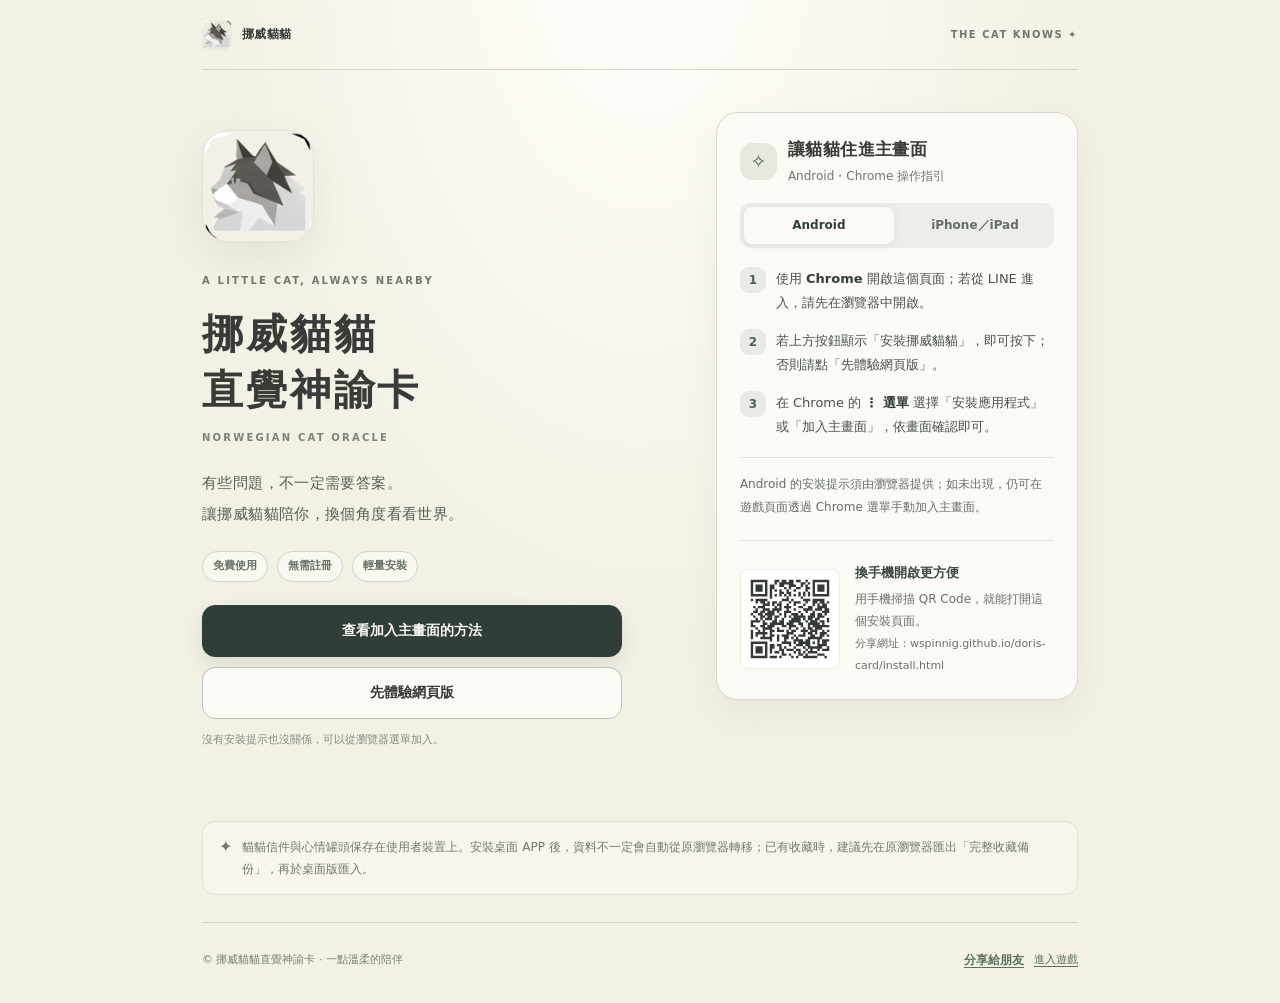
==== install.html @ 8585be38 "Add files via upload" ====
<!doctype html>
<html lang="zh-Hant">
<head>
<meta charset="utf-8">
<meta name="viewport" content="width=device-width, initial-scale=1, viewport-fit=cover">
<meta name="theme-color" content="#F3F1E4">
<meta name="description" content="把挪威貓貓放進手機主畫面。免費、不需註冊，一個輕量的陪伴入口。">
<meta property="og:type" content="website">
<meta property="og:locale" content="zh_TW">
<meta property="og:title" content="挪威貓貓直覺神諭卡｜把貓貓帶回桌面">
<meta property="og:description" content="有些問題，不一定需要答案。讓挪威貓貓陪你換個角度看看世界。開啟就能體驗，也能加入手機主畫面。">
<meta property="og:url" content="https://wspinnig.github.io/doris-card/install.html">
<meta property="og:image" content="https://wspinnig.github.io/doris-card/assets/icons/icon-512.png">
<meta property="og:image:width" content="512">
<meta property="og:image:height" content="512">
<meta name="apple-mobile-web-app-capable" content="yes">
<meta name="apple-mobile-web-app-status-bar-style" content="default">
<meta name="apple-mobile-web-app-title" content="挪威貓貓">
<link rel="manifest" href="./manifest.webmanifest">
<link rel="icon" type="image/png" sizes="192x192" href="./assets/icons/icon-192.png">
<link rel="apple-touch-icon" sizes="180x180" href="./assets/icons/apple-touch-icon.png">
<title>挪威貓貓直覺神諭卡｜安裝到手機主畫面</title>
<script>
  // Capture installability early. Never show a browser prompt without a deliberate tap.
  window.__catInstallPrompt = null;
  window.addEventListener('beforeinstallprompt', event => {
    event.preventDefault();
    window.__catInstallPrompt = event;
    window.dispatchEvent(new Event('cat-install-ready'));
  });
</script>
<style>
:root {color-scheme:light;--ink:#383b37;--paper:#f3f1e4;--white:#fbfaf4;--muted:#71776d;--border:#d7d5c8;--ash:#e8e7de;--accent:#303e38;--link:#53695c}
*{box-sizing:border-box}
html{min-height:100%;-webkit-text-size-adjust:100%;scroll-behavior:smooth}
body{min-height:100dvh;margin:0;color:var(--ink);font-family:system-ui,-apple-system,"Noto Sans TC","PingFang TC","Microsoft JhengHei",sans-serif;background:radial-gradient(ellipse at 50% -9%,#fffefa 0,transparent 48%),var(--paper);line-height:1.72}
button,a{font:inherit;-webkit-tap-highlight-color:transparent}
button{cursor:pointer}
:focus-visible{outline:3px solid #768577;outline-offset:3px}
.page{max-width:920px;margin:0 auto;padding:0 22px}
.top{display:flex;align-items:center;justify-content:space-between;gap:10px;min-height:70px;border-bottom:1px solid var(--border)}
.brand{display:flex;align-items:center;gap:10px;font-size:12px;font-weight:750;letter-spacing:.035em;color:var(--ink);text-decoration:none}
.brand-icon{width:30px;height:30px;object-fit:contain;border-radius:8px;background:#ece9df}
.top-caption{font-size:10px;letter-spacing:.15em;color:var(--muted);font-weight:700;white-space:nowrap}
.content{display:grid;grid-template-columns:minmax(0,1.15fr) minmax(260px,.85fr);align-items:start;gap:24px;padding-top:42px;padding-bottom:25px}
.hero{padding:18px 16px 18px 0;min-width:0}
.eyebrow{font-size:10px;font-weight:750;letter-spacing:.22em;color:var(--muted)}
.app-icon{width:112px;height:112px;display:grid;place-items:center;background:#f2f0e8;border:1px solid #e5e2d6;border-radius:26px;margin:0 0 23px;overflow:hidden;box-shadow:0 15px 40px #4e554017}
.app-icon img{width:100%;height:100%;object-fit:contain}
.app-icon .fallback{font-size:59px;display:none;filter:grayscale(1)}
h1,h2,p{margin-top:0}
h1{font-family:"Noto Serif TC", "Songti TC", "PMingLiU", Georgia,serif;font-size:clamp(29px,3.7vw,41px);font-weight:700;line-height:1.38;letter-spacing:.07em;margin:13px 0 10px}
.en{color:#7e827a;letter-spacing:.22em;font-size:10px;font-weight:700;margin-bottom:22px}
.lead{font-size:15px;line-height:2.05;letter-spacing:.025em;margin:0 0 22px;color:#586057;max-width:380px}
.pills{display:flex;gap:9px;flex-wrap:wrap;margin-bottom:23px}
.pill{font-size:11px;font-weight:650;padding:5px 10px;color:#667067;border:1px solid #d2d5cb;border-radius:99px;background:#f8f7f0}
.ctas{display:grid;gap:10px;max-width:420px}
.btn{display:inline-flex;align-items:center;justify-content:center;gap:9px;text-decoration:none;text-align:center;min-height:52px;padding:13px 17px;border-radius:13px;border:1px solid #b7c1b4;background:transparent;color:var(--ink);font-size:14px;font-weight:750;line-height:1.55;transition:transform .15s,filter .15s,background .15s}
.btn.primary{background:var(--accent);border-color:var(--accent);color:#f9f8f1;box-shadow:0 8px 20px #303e381d}
.btn:hover{filter:brightness(1.07)}.btn:active{transform:scale(.985)}
.btn.secondary{background:#fbfaf5}
.btn:disabled{opacity:.6;cursor:default}
.microcopy{font-size:11px;line-height:1.8;color:#858b81;margin:11px 0 0}
.guide{min-width:0;border:1px solid #d8d8ce;border-radius:22px;background:#fbfaf5;box-shadow:0 14px 34px #57624b12;padding:24px 23px 22px;margin-top:0}
.guide-head{display:flex;align-items:center;gap:11px;margin-bottom:17px}
.guide-symbol{display:grid;place-items:center;width:37px;height:37px;border-radius:12px;background:#e7e9df;color:#516556;font-size:19px;flex:none}
.guide h2{font-size:17px;line-height:1.5;letter-spacing:.025em;margin:0}
.guide .sub{color:var(--muted);font-size:12px;margin:3px 0 0}
.steps{padding:0;margin:0;list-style:none;display:grid;gap:14px}
.step{display:grid;grid-template-columns:26px 1fr;gap:10px;align-items:start;color:#49534a;font-size:13px;line-height:1.85}
.step-num{display:grid;place-items:center;background:#e8ebe3;border-radius:9px;color:#4d6454;min-height:26px;font-size:12px;font-weight:800}
.step strong{color:#323d36;font-weight:750}
.guide-note{font-size:12px;color:#667066;line-height:1.9;border-top:1px solid #e1e2d8;margin:18px 0 0;padding:15px 0 0}
.platform-switch{display:flex;gap:6px;padding:4px;margin:0 0 19px;border-radius:11px;background:#eceee7}
.platform-switch button{flex:1;min-width:0;display:block;border:0;border-radius:8px;background:transparent;color:#646e64;padding:8px 8px;font-size:12px;font-weight:750}
.platform-switch button[aria-pressed="true"]{background:#fbfaf5;color:#334039;box-shadow:0 1px 7px #53604c1a}
.alert{display:none;border:1px solid #cfdbca;background:#f1f5ee;border-radius:13px;padding:12px 13px;font-size:12px;line-height:1.8;color:#516250;margin:16px 0 0}
.alert.is-visible{display:block}
.alert strong{display:block;font-size:12px;margin-bottom:3px}
.alert button{padding:3px 0;margin-top:6px;border:0;background:none;font-weight:750;text-decoration:underline;text-underline-offset:3px;color:#365544}
.disclaimer{display:flex;align-items:flex-start;gap:10px;padding:14px 16px;margin:28px 0 0;border:1px solid #e2dfd3;border-radius:13px;background:#f8f6ec;font-size:12px;line-height:1.85;color:#74796d}
.disclaimer .icon{font-size:16px;line-height:1.4;flex:none}
.divider{height:1px;background:var(--border);margin:27px 0 22px}
.bottom{display:flex;align-items:center;justify-content:space-between;gap:12px;flex-wrap:wrap;padding:0 0 27px;color:#7b8176;font-size:11px}
.bottom a{color:#596b5c;text-underline-offset:3px}
.share-row{display:flex;align-items:center;gap:8px}
.text-button{background:none;border:0;color:#56725f;text-decoration:underline;text-underline-offset:3px;font-size:12px;font-weight:700;padding:5px 2px}
.qr-panel{display:flex;gap:15px;align-items:center;margin-top:21px;border-top:1px solid #e5e3d7;padding-top:20px}
.qr{width:100px;height:100px;flex:none;background:#fff;padding:5px;border-radius:8px;border:1px solid #ecebe3}
.qr svg{display:block;width:100%;height:100%;fill:#343a36}
.qr-text{font-size:12px;color:#687267;line-height:1.85}
.qr-text b{display:block;font-size:13px;color:#3b493e;margin-bottom:3px}
[hidden]{display:none!important}
@media(max-width:720px){.content{grid-template-columns:1fr;gap:24px;padding-top:22px}.hero{padding:10px 0 0;display:flex;flex-direction:column;align-items:center;text-align:center}.app-icon{margin-bottom:13px;width:105px;height:105px;border-radius:24px}.lead{margin-bottom:18px}.pills{justify-content:center}.ctas{width:100%;max-width:430px}.guide{max-width:520px;margin:0 auto;width:100%}.qr-panel{display:none}.disclaimer{margin-top:22px}.top{min-height:60px}.top-caption{font-size:9px}}
@media(max-width:390px){.page{padding:0 15px}.guide{padding:19px 17px}.step{gap:8px}.app-icon{width:95px;height:95px}.content{gap:18px}.pills{gap:6px}.pill{padding:5px 8px}}
@media(prefers-reduced-motion:reduce){*{scroll-behavior:auto!important;transition:none!important}}
</style>
</head>
<body>
<div class="page">
  <header class="top">
    <a class="brand" href="./" aria-label="開啟挪威貓貓直覺神諭卡"><img src="./assets/icons/icon-192.png" class="brand-icon" alt="" onerror="this.hidden=true">挪威貓貓</a>
    <span class="top-caption">THE CAT KNOWS ✦</span>
  </header>
  <main class="content">
    <section class="hero" aria-labelledby="app-title">
      <div class="app-icon"><img src="./assets/icons/icon-512.png" alt="挪威貓貓灰階幾何圖示" onerror="this.hidden=true;this.nextElementSibling.style.display='block'"><span class="fallback" aria-hidden="true">🐈</span></div>
      <span class="eyebrow">A LITTLE CAT, ALWAYS NEARBY</span>
      <h1 id="app-title">挪威貓貓<br>直覺神諭卡</h1>
      <p class="en">NORWEGIAN CAT ORACLE</p>
      <p class="lead">有些問題，不一定需要答案。<br>讓挪威貓貓陪你，換個角度看看世界。</p>
      <div class="pills" aria-label="APP 特色"><span class="pill">免費使用</span><span class="pill">無需註冊</span><span class="pill">輕量安裝</span></div>
      <div class="ctas">
        <button class="btn primary" type="button" id="installBtn">了解如何加入主畫面</button>
        <a class="btn secondary" href="./" id="playBtn">先體驗網頁版</a>
      </div>
      <p class="microcopy" id="ctaNote">不強制安裝，想來的時候再來就好。</p>
    </section>
    <section class="guide" id="guide" aria-labelledby="guide-title">
      <div class="guide-head"><span class="guide-symbol" aria-hidden="true">✧</span><div><h2 id="guide-title">讓貓貓住進主畫面</h2><p class="sub" id="platformSubtitle">依手機系統，完成幾個簡單步驟</p></div></div>
      <div class="platform-switch" role="group" aria-label="選擇手機系統">
        <button type="button" id="androidTab" aria-pressed="true">Android</button><button type="button" id="iosTab" aria-pressed="false">iPhone／iPad</button>
      </div>
      <ol class="steps" id="androidSteps">
        <li class="step"><span class="step-num">1</span><span>使用 <strong>Chrome</strong> 開啟這個頁面；若從 LINE 進入，請先在瀏覽器中開啟。</span></li>
        <li class="step"><span class="step-num">2</span><span>若上方按鈕顯示「安裝挪威貓貓」，即可按下；否則請點「先體驗網頁版」。</span></li>
        <li class="step"><span class="step-num">3</span><span>在 Chrome 的 <strong>⋮ 選單</strong> 選擇「安裝應用程式」或「加入主畫面」，依畫面確認即可。</span></li>
      </ol>
      <ol class="steps" id="iosSteps" hidden>
        <li class="step"><span class="step-num">1</span><span>使用 <strong>Safari</strong> 開啟，點選「先體驗網頁版」進入真正的遊戲頁面。</span></li>
        <li class="step"><span class="step-num">2</span><span>在<strong>遊戲頁面</strong>點 Safari 的<strong>分享</strong>選單，選擇「加入主畫面」。</span></li>
        <li class="step"><span class="step-num">3</span><span>如有「作為網頁 App 開啟」選項，請開啟它，再按「新增」。桌面圖示就能直接進入遊戲。</span></li>
      </ol>
      <div class="alert" id="inAppNotice" role="status">
        <strong>你目前可能在 LINE 等 App 內建瀏覽器</strong>
        為了順利安裝，請用右上角選單改成「以 Safari／Chrome 開啟」。若找不到選項，可以複製遊戲網址到瀏覽器。
        <button id="copyGameBtn" type="button">複製遊戲網址</button>
      </div>
      <p class="guide-note" id="guideNote">Android 的安裝提示須由瀏覽器提供。如果未出現，仍可使用 Chrome 選單手動加入主畫面。</p>
      <div class="qr-panel" aria-label="掃描安裝頁面 QR Code"><div class="qr"><svg aria-label="掃描 QR Code 開啟安裝頁面" role="img" width="11.1mm" height="11.1mm" version="1.1" viewBox="0 0 11.1 11.1" xmlns="http://www.w3.org/2000/svg"><path d="M0.6,0.6H0.9V0.9H0.6zM0.9,0.6H1.2V0.9H0.9zM1.2,0.6H1.5V0.9H1.2zM1.5,0.6H1.8V0.9H1.5zM1.8,0.6H2.1V0.9H1.8zM2.1,0.6H2.4V0.9H2.1zM2.4,0.6H2.7V0.9H2.4zM3.6,0.6H3.9V0.9H3.6zM3.9,0.6H4.2V0.9H3.9zM4.5,0.6H4.8V0.9H4.5zM4.8,0.6H5.1V0.9H4.8zM5.4,0.6H5.7V0.9H5.4zM5.7,0.6H6V0.9H5.7zM6.3,0.6H6.6V0.9H6.3zM6.6,0.6H6.9V0.9H6.6zM7.5,0.6H7.8V0.9H7.5zM8.4,0.6H8.7V0.9H8.4zM8.7,0.6H9V0.9H8.7zM9,0.6H9.3V0.9H9zM9.3,0.6H9.6V0.9H9.3zM9.6,0.6H9.9V0.9H9.6zM9.9,0.6H10.2V0.9H9.9zM10.2,0.6H10.5V0.9H10.2zM0.6,0.9H0.9V1.2H0.6zM2.4,0.9H2.7V1.2H2.4zM3.6,0.9H3.9V1.2H3.6zM4.2,0.9H4.5V1.2H4.2zM4.5,0.9H4.8V1.2H4.5zM4.8,0.9H5.1V1.2H4.8zM5.1,0.9H5.4V1.2H5.1zM5.4,0.9H5.7V1.2H5.4zM5.7,0.9H6V1.2H5.7zM6.9,0.9H7.2V1.2H6.9zM7.2,0.9H7.5V1.2H7.2zM7.8,0.9H8.1V1.2H7.8zM8.4,0.9H8.7V1.2H8.4zM10.2,0.9H10.5V1.2H10.2zM0.6,1.2H0.9V1.5H0.6zM1.2,1.2H1.5V1.5H1.2zM1.5,1.2H1.8V1.5H1.5zM1.8,1.2H2.1V1.5H1.8zM2.4,1.2H2.7V1.5H2.4zM3,1.2H3.3V1.5H3zM3.3,1.2H3.6V1.5H3.3zM4.2,1.2H4.5V1.5H4.2zM4.5,1.2H4.8V1.5H4.5zM5.4,1.2H5.7V1.5H5.4zM5.7,1.2H6V1.5H5.7zM6,1.2H6.3V1.5H6zM6.9,1.2H7.2V1.5H6.9zM7.5,1.2H7.8V1.5H7.5zM8.4,1.2H8.7V1.5H8.4zM9,1.2H9.3V1.5H9zM9.3,1.2H9.6V1.5H9.3zM9.6,1.2H9.9V1.5H9.6zM10.2,1.2H10.5V1.5H10.2zM0.6,1.5H0.9V1.8H0.6zM1.2,1.5H1.5V1.8H1.2zM1.5,1.5H1.8V1.8H1.5zM1.8,1.5H2.1V1.8H1.8zM2.4,1.5H2.7V1.8H2.4zM3,1.5H3.3V1.8H3zM3.3,1.5H3.6V1.8H3.3zM4.8,1.5H5.1V1.8H4.8zM5.4,1.5H5.7V1.8H5.4zM6.3,1.5H6.6V1.8H6.3zM6.6,1.5H6.9V1.8H6.6zM7.5,1.5H7.8V1.8H7.5zM7.8,1.5H8.1V1.8H7.8zM8.4,1.5H8.7V1.8H8.4zM9,1.5H9.3V1.8H9zM9.3,1.5H9.6V1.8H9.3zM9.6,1.5H9.9V1.8H9.6zM10.2,1.5H10.5V1.8H10.2zM0.6,1.8H0.9V2.1H0.6zM1.2,1.8H1.5V2.1H1.2zM1.5,1.8H1.8V2.1H1.5zM1.8,1.8H2.1V2.1H1.8zM2.4,1.8H2.7V2.1H2.4zM3,1.8H3.3V2.1H3zM3.6,1.8H3.9V2.1H3.6zM4.2,1.8H4.5V2.1H4.2zM5.1,1.8H5.4V2.1H5.1zM6,1.8H6.3V2.1H6zM7.5,1.8H7.8V2.1H7.5zM8.4,1.8H8.7V2.1H8.4zM9,1.8H9.3V2.1H9zM9.3,1.8H9.6V2.1H9.3zM9.6,1.8H9.9V2.1H9.6zM10.2,1.8H10.5V2.1H10.2zM0.6,2.1H0.9V2.4H0.6zM2.4,2.1H2.7V2.4H2.4zM3,2.1H3.3V2.4H3zM4.2,2.1H4.5V2.4H4.2zM4.5,2.1H4.8V2.4H4.5zM5.1,2.1H5.4V2.4H5.1zM5.4,2.1H5.7V2.4H5.4zM6.6,2.1H6.9V2.4H6.6zM7.2,2.1H7.5V2.4H7.2zM7.8,2.1H8.1V2.4H7.8zM8.4,2.1H8.7V2.4H8.4zM10.2,2.1H10.5V2.4H10.2zM0.6,2.4H0.9V2.7H0.6zM0.9,2.4H1.2V2.7H0.9zM1.2,2.4H1.5V2.7H1.2zM1.5,2.4H1.8V2.7H1.5zM1.8,2.4H2.1V2.7H1.8zM2.1,2.4H2.4V2.7H2.1zM2.4,2.4H2.7V2.7H2.4zM3,2.4H3.3V2.7H3zM3.6,2.4H3.9V2.7H3.6zM4.2,2.4H4.5V2.7H4.2zM4.8,2.4H5.1V2.7H4.8zM5.4,2.4H5.7V2.7H5.4zM6,2.4H6.3V2.7H6zM6.6,2.4H6.9V2.7H6.6zM7.2,2.4H7.5V2.7H7.2zM7.8,2.4H8.1V2.7H7.8zM8.4,2.4H8.7V2.7H8.4zM8.7,2.4H9V2.7H8.7zM9,2.4H9.3V2.7H9zM9.3,2.4H9.6V2.7H9.3zM9.6,2.4H9.9V2.7H9.6zM9.9,2.4H10.2V2.7H9.9zM10.2,2.4H10.5V2.7H10.2zM3,2.7H3.3V3H3zM5.1,2.7H5.4V3H5.1zM6.9,2.7H7.2V3H6.9zM0.6,3H0.9V3.3H0.6zM1.2,3H1.5V3.3H1.2zM1.5,3H1.8V3.3H1.5zM1.8,3H2.1V3.3H1.8zM2.1,3H2.4V3.3H2.1zM2.4,3H2.7V3.3H2.4zM4.5,3H4.8V3.3H4.5zM4.8,3H5.1V3.3H4.8zM5.1,3H5.4V3.3H5.1zM5.7,3H6V3.3H5.7zM7.2,3H7.5V3.3H7.2zM7.5,3H7.8V3.3H7.5zM7.8,3H8.1V3.3H7.8zM8.4,3H8.7V3.3H8.4zM8.7,3H9V3.3H8.7zM9,3H9.3V3.3H9zM9.3,3H9.6V3.3H9.3zM9.6,3H9.9V3.3H9.6zM1.2,3.3H1.5V3.6H1.2zM1.8,3.3H2.1V3.6H1.8zM2.1,3.3H2.4V3.6H2.1zM2.7,3.3H3V3.6H2.7zM3.3,3.3H3.6V3.6H3.3zM3.6,3.3H3.9V3.6H3.6zM4.2,3.3H4.5V3.6H4.2zM5.4,3.3H5.7V3.6H5.4zM6,3.3H6.3V3.6H6zM6.3,3.3H6.6V3.6H6.3zM6.6,3.3H6.9V3.6H6.6zM7.5,3.3H7.8V3.6H7.5zM8.4,3.3H8.7V3.6H8.4zM8.7,3.3H9V3.6H8.7zM9.3,3.3H9.6V3.6H9.3zM9.6,3.3H9.9V3.6H9.6zM10.2,3.3H10.5V3.6H10.2zM2.1,3.6H2.4V3.9H2.1zM2.4,3.6H2.7V3.9H2.4zM2.7,3.6H3V3.9H2.7zM3.3,3.6H3.6V3.9H3.3zM3.9,3.6H4.2V3.9H3.9zM4.2,3.6H4.5V3.9H4.2zM5.1,3.6H5.4V3.9H5.1zM6,3.6H6.3V3.9H6zM7.2,3.6H7.5V3.9H7.2zM8.4,3.6H8.7V3.9H8.4zM9,3.6H9.3V3.9H9zM9.6,3.6H9.9V3.9H9.6zM9.9,3.6H10.2V3.9H9.9zM0.9,3.9H1.2V4.2H0.9zM1.5,3.9H1.8V4.2H1.5zM1.8,3.9H2.1V4.2H1.8zM2.1,3.9H2.4V4.2H2.1zM3.6,3.9H3.9V4.2H3.6zM4.2,3.9H4.5V4.2H4.2zM4.8,3.9H5.1V4.2H4.8zM5.1,3.9H5.4V4.2H5.1zM5.4,3.9H5.7V4.2H5.4zM6.6,3.9H6.9V4.2H6.6zM6.9,3.9H7.2V4.2H6.9zM7.8,3.9H8.1V4.2H7.8zM8.1,3.9H8.4V4.2H8.1zM9,3.9H9.3V4.2H9zM9.3,3.9H9.6V4.2H9.3zM9.6,3.9H9.9V4.2H9.6zM9.9,3.9H10.2V4.2H9.9zM1.2,4.2H1.5V4.5H1.2zM2.1,4.2H2.4V4.5H2.1zM2.4,4.2H2.7V4.5H2.4zM2.7,4.2H3V4.5H2.7zM3.3,4.2H3.6V4.5H3.3zM3.6,4.2H3.9V4.5H3.6zM3.9,4.2H4.2V4.5H3.9zM4.2,4.2H4.5V4.5H4.2zM5.1,4.2H5.4V4.5H5.1zM6,4.2H6.3V4.5H6zM7.2,4.2H7.5V4.5H7.2zM7.5,4.2H7.8V4.5H7.5zM7.8,4.2H8.1V4.5H7.8zM8.1,4.2H8.4V4.5H8.1zM8.7,4.2H9V4.5H8.7zM9,4.2H9.3V4.5H9zM9.3,4.2H9.6V4.5H9.3zM9.9,4.2H10.2V4.5H9.9zM10.2,4.2H10.5V4.5H10.2zM0.9,4.5H1.2V4.8H0.9zM1.2,4.5H1.5V4.8H1.2zM1.8,4.5H2.1V4.8H1.8zM2.1,4.5H2.4V4.8H2.1zM2.7,4.5H3V4.8H2.7zM3,4.5H3.3V4.8H3zM3.3,4.5H3.6V4.8H3.3zM3.9,4.5H4.2V4.8H3.9zM4.8,4.5H5.1V4.8H4.8zM5.1,4.5H5.4V4.8H5.1zM5.4,4.5H5.7V4.8H5.4zM6.6,4.5H6.9V4.8H6.6zM7.5,4.5H7.8V4.8H7.5zM8.4,4.5H8.7V4.8H8.4zM9.6,4.5H9.9V4.8H9.6zM9.9,4.5H10.2V4.8H9.9zM10.2,4.5H10.5V4.8H10.2zM0.6,4.8H0.9V5.1H0.6zM1.5,4.8H1.8V5.1H1.5zM1.8,4.8H2.1V5.1H1.8zM2.4,4.8H2.7V5.1H2.4zM2.7,4.8H3V5.1H2.7zM3,4.8H3.3V5.1H3zM3.3,4.8H3.6V5.1H3.3zM4.2,4.8H4.5V5.1H4.2zM4.8,4.8H5.1V5.1H4.8zM5.7,4.8H6V5.1H5.7zM6,4.8H6.3V5.1H6zM6.3,4.8H6.6V5.1H6.3zM6.9,4.8H7.2V5.1H6.9zM8.1,4.8H8.4V5.1H8.1zM8.4,4.8H8.7V5.1H8.4zM9,4.8H9.3V5.1H9zM9.3,4.8H9.6V5.1H9.3zM9.9,4.8H10.2V5.1H9.9zM0.9,5.1H1.2V5.4H0.9zM1.8,5.1H2.1V5.4H1.8zM2.1,5.1H2.4V5.4H2.1zM2.7,5.1H3V5.4H2.7zM3,5.1H3.3V5.4H3zM3.6,5.1H3.9V5.4H3.6zM3.9,5.1H4.2V5.4H3.9zM4.8,5.1H5.1V5.4H4.8zM5.4,5.1H5.7V5.4H5.4zM6,5.1H6.3V5.4H6zM6.3,5.1H6.6V5.4H6.3zM6.6,5.1H6.9V5.4H6.6zM6.9,5.1H7.2V5.4H6.9zM7.2,5.1H7.5V5.4H7.2zM7.8,5.1H8.1V5.4H7.8zM8.1,5.1H8.4V5.4H8.1zM8.4,5.1H8.7V5.4H8.4zM9,5.1H9.3V5.4H9zM9.3,5.1H9.6V5.4H9.3zM9.6,5.1H9.9V5.4H9.6zM1.2,5.4H1.5V5.7H1.2zM1.8,5.4H2.1V5.7H1.8zM2.4,5.4H2.7V5.7H2.4zM2.7,5.4H3V5.7H2.7zM3,5.4H3.3V5.7H3zM3.6,5.4H3.9V5.7H3.6zM4.5,5.4H4.8V5.7H4.5zM5.7,5.4H6V5.7H5.7zM6,5.4H6.3V5.7H6zM6.3,5.4H6.6V5.7H6.3zM6.6,5.4H6.9V5.7H6.6zM7.2,5.4H7.5V5.7H7.2zM7.8,5.4H8.1V5.7H7.8zM8.1,5.4H8.4V5.7H8.1zM8.7,5.4H9V5.7H8.7zM9,5.4H9.3V5.7H9zM10.2,5.4H10.5V5.7H10.2zM0.6,5.7H0.9V6H0.6zM0.9,5.7H1.2V6H0.9zM1.2,5.7H1.5V6H1.2zM1.5,5.7H1.8V6H1.5zM2.1,5.7H2.4V6H2.1zM3.3,5.7H3.6V6H3.3zM3.6,5.7H3.9V6H3.6zM4.2,5.7H4.5V6H4.2zM4.5,5.7H4.8V6H4.5zM5.4,5.7H5.7V6H5.4zM5.7,5.7H6V6H5.7zM6,5.7H6.3V6H6zM6.3,5.7H6.6V6H6.3zM6.6,5.7H6.9V6H6.6zM7.5,5.7H7.8V6H7.5zM8.1,5.7H8.4V6H8.1zM8.4,5.7H8.7V6H8.4zM8.7,5.7H9V6H8.7zM9.3,5.7H9.6V6H9.3zM9.6,5.7H9.9V6H9.6zM10.2,5.7H10.5V6H10.2zM0.6,6H0.9V6.3H0.6zM2.1,6H2.4V6.3H2.1zM2.4,6H2.7V6.3H2.4zM3,6H3.3V6.3H3zM3.3,6H3.6V6.3H3.3zM3.6,6H3.9V6.3H3.6zM3.9,6H4.2V6.3H3.9zM4.2,6H4.5V6.3H4.2zM4.5,6H4.8V6.3H4.5zM5.1,6H5.4V6.3H5.1zM5.4,6H5.7V6.3H5.4zM5.7,6H6V6.3H5.7zM6.6,6H6.9V6.3H6.6zM6.9,6H7.2V6.3H6.9zM7.8,6H8.1V6.3H7.8zM8.1,6H8.4V6.3H8.1zM8.4,6H8.7V6.3H8.4zM8.7,6H9V6.3H8.7zM9,6H9.3V6.3H9zM9.6,6H9.9V6.3H9.6zM0.6,6.3H0.9V6.6H0.6zM0.9,6.3H1.2V6.6H0.9zM1.8,6.3H2.1V6.6H1.8zM2.1,6.3H2.4V6.6H2.1zM2.7,6.3H3V6.6H2.7zM3,6.3H3.3V6.6H3zM3.3,6.3H3.6V6.6H3.3zM4.5,6.3H4.8V6.6H4.5zM4.8,6.3H5.1V6.6H4.8zM5.4,6.3H5.7V6.6H5.4zM5.7,6.3H6V6.6H5.7zM6,6.3H6.3V6.6H6zM6.9,6.3H7.2V6.6H6.9zM7.8,6.3H8.1V6.6H7.8zM8.4,6.3H8.7V6.6H8.4zM8.7,6.3H9V6.6H8.7zM9,6.3H9.3V6.6H9zM9.3,6.3H9.6V6.6H9.3zM9.6,6.3H9.9V6.6H9.6zM9.9,6.3H10.2V6.6H9.9zM10.2,6.3H10.5V6.6H10.2zM1.2,6.6H1.5V6.9H1.2zM2.1,6.6H2.4V6.9H2.1zM2.4,6.6H2.7V6.9H2.4zM2.7,6.6H3V6.9H2.7zM3,6.6H3.3V6.9H3zM3.9,6.6H4.2V6.9H3.9zM5.4,6.6H5.7V6.9H5.4zM6.3,6.6H6.6V6.9H6.3zM7.2,6.6H7.5V6.9H7.2zM7.8,6.6H8.1V6.9H7.8zM8.1,6.6H8.4V6.9H8.1zM8.7,6.6H9V6.9H8.7zM9,6.6H9.3V6.9H9zM9.3,6.6H9.6V6.9H9.3zM0.6,6.9H0.9V7.2H0.6zM1.5,6.9H1.8V7.2H1.5zM2.1,6.9H2.4V7.2H2.1zM3,6.9H3.3V7.2H3zM3.3,6.9H3.6V7.2H3.3zM3.9,6.9H4.2V7.2H3.9zM4.2,6.9H4.5V7.2H4.2zM4.5,6.9H4.8V7.2H4.5zM5.1,6.9H5.4V7.2H5.1zM5.7,6.9H6V7.2H5.7zM6,6.9H6.3V7.2H6zM6.9,6.9H7.2V7.2H6.9zM7.2,6.9H7.5V7.2H7.2zM7.5,6.9H7.8V7.2H7.5zM8.1,6.9H8.4V7.2H8.1zM8.4,6.9H8.7V7.2H8.4zM8.7,6.9H9V7.2H8.7zM9.6,6.9H9.9V7.2H9.6zM10.2,6.9H10.5V7.2H10.2zM0.6,7.2H0.9V7.5H0.6zM1.2,7.2H1.5V7.5H1.2zM1.5,7.2H1.8V7.5H1.5zM1.8,7.2H2.1V7.5H1.8zM2.1,7.2H2.4V7.5H2.1zM2.4,7.2H2.7V7.5H2.4zM3,7.2H3.3V7.5H3zM5.1,7.2H5.4V7.5H5.1zM5.4,7.2H5.7V7.5H5.4zM5.7,7.2H6V7.5H5.7zM7.2,7.2H7.5V7.5H7.2zM7.8,7.2H8.1V7.5H7.8zM8.1,7.2H8.4V7.5H8.1zM8.7,7.2H9V7.5H8.7zM9.3,7.2H9.6V7.5H9.3zM9.6,7.2H9.9V7.5H9.6zM9.9,7.2H10.2V7.5H9.9zM0.6,7.5H0.9V7.8H0.6zM1.2,7.5H1.5V7.8H1.2zM2.1,7.5H2.4V7.8H2.1zM3,7.5H3.3V7.8H3zM3.3,7.5H3.6V7.8H3.3zM3.9,7.5H4.2V7.8H3.9zM4.5,7.5H4.8V7.8H4.5zM4.8,7.5H5.1V7.8H4.8zM5.1,7.5H5.4V7.8H5.1zM6,7.5H6.3V7.8H6zM6.6,7.5H6.9V7.8H6.6zM6.9,7.5H7.2V7.8H6.9zM7.2,7.5H7.5V7.8H7.2zM8.1,7.5H8.4V7.8H8.1zM8.4,7.5H8.7V7.8H8.4zM9.3,7.5H9.6V7.8H9.3zM9.6,7.5H9.9V7.8H9.6zM10.2,7.5H10.5V7.8H10.2zM0.6,7.8H0.9V8.1H0.6zM1.8,7.8H2.1V8.1H1.8zM2.1,7.8H2.4V8.1H2.1zM2.4,7.8H2.7V8.1H2.4zM2.7,7.8H3V8.1H2.7zM3,7.8H3.3V8.1H3zM3.9,7.8H4.2V8.1H3.9zM4.8,7.8H5.1V8.1H4.8zM5.1,7.8H5.4V8.1H5.1zM5.7,7.8H6V8.1H5.7zM6.3,7.8H6.6V8.1H6.3zM7.8,7.8H8.1V8.1H7.8zM8.1,7.8H8.4V8.1H8.1zM8.4,7.8H8.7V8.1H8.4zM8.7,7.8H9V8.1H8.7zM9,7.8H9.3V8.1H9zM9.3,7.8H9.6V8.1H9.3zM3,8.1H3.3V8.4H3zM3.9,8.1H4.2V8.4H3.9zM4.8,8.1H5.1V8.4H4.8zM6,8.1H6.3V8.4H6zM6.3,8.1H6.6V8.4H6.3zM6.6,8.1H6.9V8.4H6.6zM6.9,8.1H7.2V8.4H6.9zM7.5,8.1H7.8V8.4H7.5zM7.8,8.1H8.1V8.4H7.8zM9,8.1H9.3V8.4H9zM9.6,8.1H9.9V8.4H9.6zM9.9,8.1H10.2V8.4H9.9zM10.2,8.1H10.5V8.4H10.2zM0.6,8.4H0.9V8.7H0.6zM0.9,8.4H1.2V8.7H0.9zM1.2,8.4H1.5V8.7H1.2zM1.5,8.4H1.8V8.7H1.5zM1.8,8.4H2.1V8.7H1.8zM2.1,8.4H2.4V8.7H2.1zM2.4,8.4H2.7V8.7H2.4zM4.5,8.4H4.8V8.7H4.5zM4.8,8.4H5.1V8.7H4.8zM5.1,8.4H5.4V8.7H5.1zM5.4,8.4H5.7V8.7H5.4zM6,8.4H6.3V8.7H6zM6.6,8.4H6.9V8.7H6.6zM6.9,8.4H7.2V8.7H6.9zM7.2,8.4H7.5V8.7H7.2zM7.5,8.4H7.8V8.7H7.5zM7.8,8.4H8.1V8.7H7.8zM8.4,8.4H8.7V8.7H8.4zM9,8.4H9.3V8.7H9zM9.6,8.4H9.9V8.7H9.6zM9.9,8.4H10.2V8.7H9.9zM0.6,8.7H0.9V9H0.6zM2.4,8.7H2.7V9H2.4zM3,8.7H3.3V9H3zM3.3,8.7H3.6V9H3.3zM3.9,8.7H4.2V9H3.9zM4.2,8.7H4.5V9H4.2zM5.4,8.7H5.7V9H5.4zM6.3,8.7H6.6V9H6.3zM6.6,8.7H6.9V9H6.6zM6.9,8.7H7.2V9H6.9zM7.5,8.7H7.8V9H7.5zM7.8,8.7H8.1V9H7.8zM9,8.7H9.3V9H9zM9.3,8.7H9.6V9H9.3zM9.6,8.7H9.9V9H9.6zM9.9,8.7H10.2V9H9.9zM0.6,9H0.9V9.3H0.6zM1.2,9H1.5V9.3H1.2zM1.5,9H1.8V9.3H1.5zM1.8,9H2.1V9.3H1.8zM2.4,9H2.7V9.3H2.4zM3,9H3.3V9.3H3zM3.3,9H3.6V9.3H3.3zM4.2,9H4.5V9.3H4.2zM4.8,9H5.1V9.3H4.8zM6,9H6.3V9.3H6zM7.2,9H7.5V9.3H7.2zM7.8,9H8.1V9.3H7.8zM8.1,9H8.4V9.3H8.1zM8.4,9H8.7V9.3H8.4zM8.7,9H9V9.3H8.7zM9,9H9.3V9.3H9zM9.3,9H9.6V9.3H9.3zM10.2,9H10.5V9.3H10.2zM0.6,9.3H0.9V9.6H0.6zM1.2,9.3H1.5V9.6H1.2zM1.5,9.3H1.8V9.6H1.5zM1.8,9.3H2.1V9.6H1.8zM2.4,9.3H2.7V9.6H2.4zM3,9.3H3.3V9.6H3zM4.2,9.3H4.5V9.6H4.2zM4.5,9.3H4.8V9.6H4.5zM5.1,9.3H5.4V9.6H5.1zM5.4,9.3H5.7V9.6H5.4zM5.7,9.3H6V9.6H5.7zM6.3,9.3H6.6V9.6H6.3zM6.6,9.3H6.9V9.6H6.6zM7.5,9.3H7.8V9.6H7.5zM8.1,9.3H8.4V9.6H8.1zM9,9.3H9.3V9.6H9zM9.6,9.3H9.9V9.6H9.6zM9.9,9.3H10.2V9.6H9.9zM10.2,9.3H10.5V9.6H10.2zM0.6,9.6H0.9V9.9H0.6zM1.2,9.6H1.5V9.9H1.2zM1.5,9.6H1.8V9.9H1.5zM1.8,9.6H2.1V9.9H1.8zM2.4,9.6H2.7V9.9H2.4zM3,9.6H3.3V9.9H3zM3.6,9.6H3.9V9.9H3.6zM3.9,9.6H4.2V9.9H3.9zM4.5,9.6H4.8V9.9H4.5zM6,9.6H6.3V9.9H6zM6.6,9.6H6.9V9.9H6.6zM7.2,9.6H7.5V9.9H7.2zM7.8,9.6H8.1V9.9H7.8zM8.1,9.6H8.4V9.9H8.1zM8.4,9.6H8.7V9.9H8.4zM8.7,9.6H9V9.9H8.7zM0.6,9.9H0.9V10.2H0.6zM2.4,9.9H2.7V10.2H2.4zM4.5,9.9H4.8V10.2H4.5zM4.8,9.9H5.1V10.2H4.8zM5.4,9.9H5.7V10.2H5.4zM6.6,9.9H6.9V10.2H6.6zM6.9,9.9H7.2V10.2H6.9zM7.5,9.9H7.8V10.2H7.5zM9,9.9H9.3V10.2H9zM9.3,9.9H9.6V10.2H9.3zM9.6,9.9H9.9V10.2H9.6zM0.6,10.2H0.9V10.5H0.6zM0.9,10.2H1.2V10.5H0.9zM1.2,10.2H1.5V10.5H1.2zM1.5,10.2H1.8V10.5H1.5zM1.8,10.2H2.1V10.5H1.8zM2.1,10.2H2.4V10.5H2.1zM2.4,10.2H2.7V10.5H2.4zM3,10.2H3.3V10.5H3zM3.3,10.2H3.6V10.5H3.3zM3.6,10.2H3.9V10.5H3.6zM4.2,10.2H4.5V10.5H4.2zM5.7,10.2H6V10.5H5.7zM6.3,10.2H6.6V10.5H6.3zM7.2,10.2H7.5V10.5H7.2zM7.5,10.2H7.8V10.5H7.5zM7.8,10.2H8.1V10.5H7.8zM8.1,10.2H8.4V10.5H8.1zM8.4,10.2H8.7V10.5H8.4zM8.7,10.2H9V10.5H8.7zM9.9,10.2H10.2V10.5H9.9z" id="qr-path" fill="#353a37" fill-opacity="1" fill-rule="nonzero" stroke="none"/></svg></div><div class="qr-text"><b>換手機開啟更方便</b>用手機掃描 QR Code，就能打開這個安裝頁面。<br><span style="font-size:11px">分享網址：wspinnig.github.io/doris-card/install.html</span></div></div>
    </section>
  </main>
  <aside class="disclaimer"><span class="icon" aria-hidden="true">✦</span><span>貓貓信件與心情罐頭保存在使用者裝置上。安裝桌面 APP 後，資料不一定會自動從原瀏覽器轉移；已有收藏時，建議先在原瀏覽器匯出「完整收藏備份」，再於桌面版匯入。</span></aside>
  <div class="divider" aria-hidden="true"></div>
  <footer class="bottom"><span>© 挪威貓貓直覺神諭卡 · 一點溫柔的陪伴</span><div class="share-row"><button type="button" id="shareBtn" class="text-button">分享給朋友</button><a href="./">進入遊戲</a></div></footer>
</div>
<script>
(()=>{
  'use strict';
  const $ = id => document.getElementById(id);
  const appUrl = new URL('./',document.baseURI).href;
  const installUrl = new URL('./install.html',document.baseURI).href;
  const ua = navigator.userAgent || '';
  const isiOS = /iPad|iPhone|iPod/.test(ua) || (navigator.platform === 'MacIntel' && navigator.maxTouchPoints > 1);
  const isAndroid = /Android/i.test(ua);
  const inApp = /Line\/|LineApp|LIFF|FBAN|FBAV|Instagram|MicroMessenger|Messenger\//i.test(ua);
  let selected = isiOS ? 'ios' : 'android';
  let installed = matchMedia('(display-mode: standalone)').matches || navigator.standalone === true;

  function render(){
    $('androidTab').setAttribute('aria-pressed',String(selected==='android'));
    $('iosTab').setAttribute('aria-pressed',String(selected==='ios'));
    $('androidSteps').hidden = selected!=='android';
    $('iosSteps').hidden = selected!=='ios';
    $('platformSubtitle').textContent= selected==='ios'?'iPhone／iPad・Safari 操作指引':'Android・Chrome 操作指引';
    $('guideNote').textContent= selected==='ios'
      ? 'iPhone 無法由網頁直接按鈕啟動安裝。請在遊戲頁面使用 Safari 的「加入主畫面」，確保桌面圖示通往遊戲。'
      : 'Android 的安裝提示須由瀏覽器提供；如未出現，仍可在遊戲頁面透過 Chrome 選單手動加入主畫面。';
    if(installed){
      $('installBtn').textContent='已加入主畫面 · 進入遊戲';
      $('ctaNote').textContent='貓貓已經在主畫面，不需要重複安裝。';
      $('playBtn').textContent='開啟遊戲';
    }else if(selected==='ios'){
      $('installBtn').textContent='前往遊戲並加入主畫面';
      $('ctaNote').textContent='請在 Safari 的遊戲頁面操作「加入主畫面」。';
    }else if(window.__catInstallPrompt){
      $('installBtn').textContent='安裝挪威貓貓';
      $('ctaNote').textContent='透過系統安裝提示，將挪威貓貓加入桌面。';
    }else{
      $('installBtn').textContent='查看加入主畫面的方法';
      $('ctaNote').textContent='沒有安裝提示也沒關係，可以從瀏覽器選單加入。';
    }
    $('inAppNotice').classList.toggle('is-visible',inApp);
  }
  async function onInstall(){
    if(installed || selected==='ios'){
      location.href=appUrl;
      return;
    }
    if(window.__catInstallPrompt){
      const event=window.__catInstallPrompt;
      window.__catInstallPrompt=null;
      try{
        event.prompt();
        const choice = await event.userChoice;
        if(choice?.outcome!=='accepted') $('ctaNote').textContent='這次先不安裝也沒關係，隨時都可以回來。';
      }catch(_){
        $('ctaNote').textContent='瀏覽器暫時沒有提供安裝提示，請從 Chrome 選單選擇安裝。';
      }
      render();
    }else{
      $('guide').scrollIntoView({behavior:'smooth',block:'start'});
      $('guide').focus?.({preventScroll:true});
    }
  }
  async function copy(text,button){
    try{
      if(navigator.clipboard?.writeText) await navigator.clipboard.writeText(text);
      else{
        const t=document.createElement('textarea');t.value=text;t.style.position='fixed';t.style.opacity='0';document.body.append(t);t.select();if(!document.execCommand('copy')) throw Error('copy failed');t.remove();
      }
      const old=button.textContent;button.textContent='✓ 已複製';setTimeout(()=>button.textContent=old,1700);
    }catch(_){
      window.prompt('請複製以下網址：',text);
    }
  }
  $('installBtn').addEventListener('click',onInstall);
  $('androidTab').addEventListener('click',()=>{selected='android';render();});
  $('iosTab').addEventListener('click',()=>{selected='ios';render();});
  $('copyGameBtn').addEventListener('click',()=>copy(appUrl,$('copyGameBtn')));
  $('shareBtn').addEventListener('click',async()=>{
    if(navigator.share){
      try{await navigator.share({title:'挪威貓貓直覺神諭卡',text:'有些問題，不一定需要答案。把挪威貓貓帶回桌面。',url:installUrl});return}catch(e){if(e?.name==='AbortError')return;}
    }
    await copy(installUrl,$('shareBtn'));
  });
  window.addEventListener('cat-install-ready',render);
  window.addEventListener('appinstalled',()=>{installed=true;window.__catInstallPrompt=null;render();});
  matchMedia('(display-mode: standalone)').addEventListener?.('change',()=>{installed=matchMedia('(display-mode: standalone)').matches;render();});
  render();
  window.CatInstallPage={getState:()=>({selected,installed,hasPrompt:!!window.__catInstallPrompt,appUrl,installUrl})};
})();
</script>
</body>
</html>
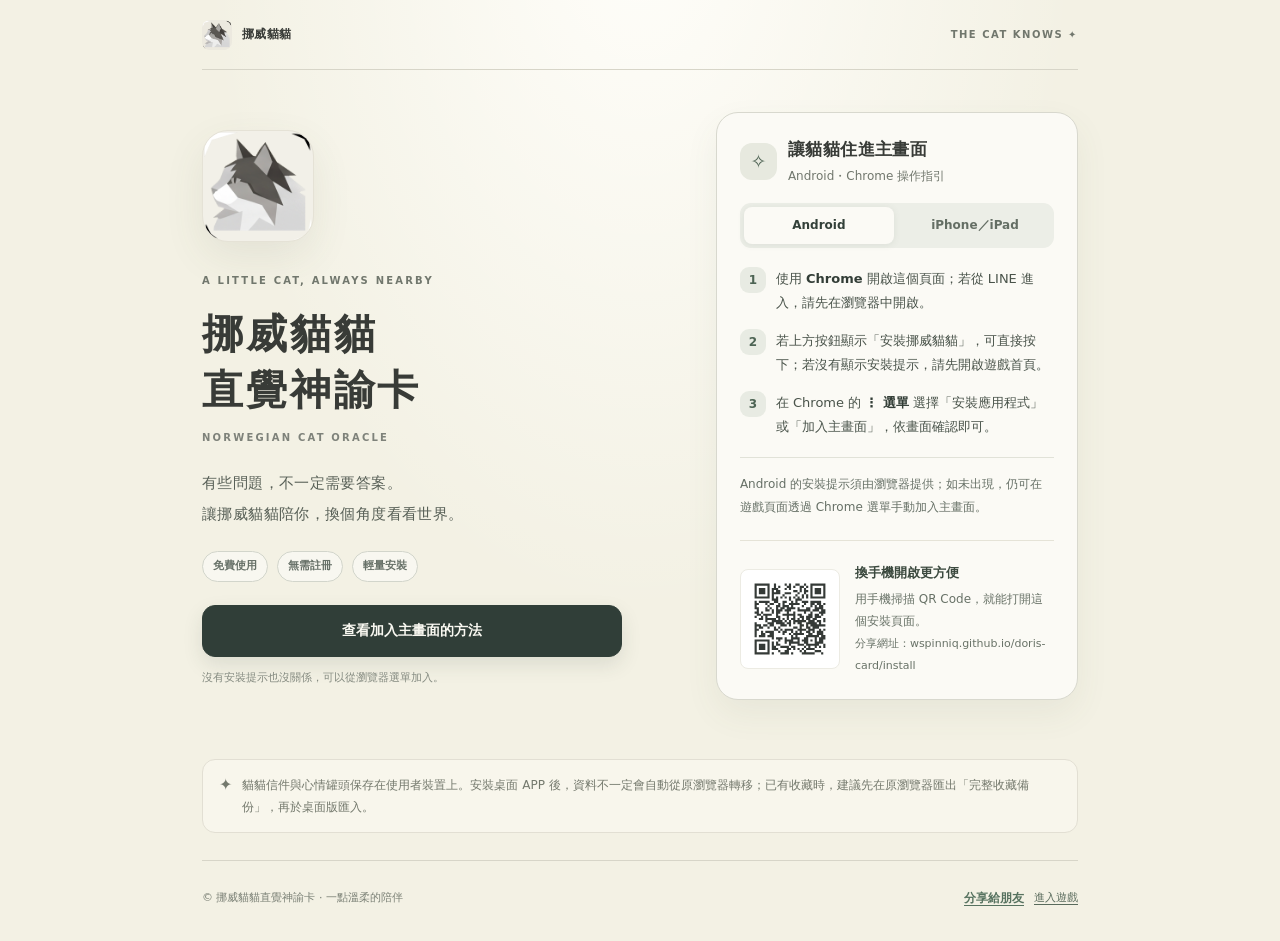
==== commit 004e974c: "Update install.html" ====
--- a/install.html
+++ b/install.html
@@ -9,8 +9,8 @@
 <meta property="og:locale" content="zh_TW">
 <meta property="og:title" content="挪威貓貓直覺神諭卡｜把貓貓帶回桌面">
 <meta property="og:description" content="有些問題，不一定需要答案。讓挪威貓貓陪你換個角度看看世界。開啟就能體驗，也能加入手機主畫面。">
-<meta property="og:url" content="https://wspinnig.github.io/doris-card/install.html">
-<meta property="og:image" content="https://wspinnig.github.io/doris-card/assets/icons/icon-512.png">
+<meta property="og:url" content="https://wspinniq.github.io/doris-card/install">
+<meta property="og:image" content="https://wspinniq.github.io/doris-card/assets/icons/icon-512.png">
 <meta property="og:image:width" content="512">
 <meta property="og:image:height" content="512">
 <meta name="apple-mobile-web-app-capable" content="yes">
@@ -112,7 +112,7 @@
       <div class="pills" aria-label="APP 特色"><span class="pill">免費使用</span><span class="pill">無需註冊</span><span class="pill">輕量安裝</span></div>
       <div class="ctas">
         <button class="btn primary" type="button" id="installBtn">了解如何加入主畫面</button>
-        <a class="btn secondary" href="./" id="playBtn">先體驗網頁版</a>
+        
       </div>
       <p class="microcopy" id="ctaNote">不強制安裝，想來的時候再來就好。</p>
     </section>
@@ -123,11 +123,11 @@
       </div>
       <ol class="steps" id="androidSteps">
         <li class="step"><span class="step-num">1</span><span>使用 <strong>Chrome</strong> 開啟這個頁面；若從 LINE 進入，請先在瀏覽器中開啟。</span></li>
-        <li class="step"><span class="step-num">2</span><span>若上方按鈕顯示「安裝挪威貓貓」，即可按下；否則請點「先體驗網頁版」。</span></li>
+        <li class="step"><span class="step-num">2</span><span>若上方按鈕顯示「安裝挪威貓貓」，可直接按下；若沒有顯示安裝提示，請先開啟遊戲首頁。</span></li>
         <li class="step"><span class="step-num">3</span><span>在 Chrome 的 <strong>⋮ 選單</strong> 選擇「安裝應用程式」或「加入主畫面」，依畫面確認即可。</span></li>
       </ol>
       <ol class="steps" id="iosSteps" hidden>
-        <li class="step"><span class="step-num">1</span><span>使用 <strong>Safari</strong> 開啟，點選「先體驗網頁版」進入真正的遊戲頁面。</span></li>
+        <li class="step"><span class="step-num">1</span><span>使用 <strong>Safari</strong> 開啟，點選上方的「前往遊戲並加入主畫面」進入真正的遊戲頁面。</span></li>
         <li class="step"><span class="step-num">2</span><span>在<strong>遊戲頁面</strong>點 Safari 的<strong>分享</strong>選單，選擇「加入主畫面」。</span></li>
         <li class="step"><span class="step-num">3</span><span>如有「作為網頁 App 開啟」選項，請開啟它，再按「新增」。桌面圖示就能直接進入遊戲。</span></li>
       </ol>
@@ -137,7 +137,7 @@
         <button id="copyGameBtn" type="button">複製遊戲網址</button>
       </div>
       <p class="guide-note" id="guideNote">Android 的安裝提示須由瀏覽器提供。如果未出現，仍可使用 Chrome 選單手動加入主畫面。</p>
-      <div class="qr-panel" aria-label="掃描安裝頁面 QR Code"><div class="qr"><svg aria-label="掃描 QR Code 開啟安裝頁面" role="img" width="11.1mm" height="11.1mm" version="1.1" viewBox="0 0 11.1 11.1" xmlns="http://www.w3.org/2000/svg"><path d="M0.6,0.6H0.9V0.9H0.6zM0.9,0.6H1.2V0.9H0.9zM1.2,0.6H1.5V0.9H1.2zM1.5,0.6H1.8V0.9H1.5zM1.8,0.6H2.1V0.9H1.8zM2.1,0.6H2.4V0.9H2.1zM2.4,0.6H2.7V0.9H2.4zM3.6,0.6H3.9V0.9H3.6zM3.9,0.6H4.2V0.9H3.9zM4.5,0.6H4.8V0.9H4.5zM4.8,0.6H5.1V0.9H4.8zM5.4,0.6H5.7V0.9H5.4zM5.7,0.6H6V0.9H5.7zM6.3,0.6H6.6V0.9H6.3zM6.6,0.6H6.9V0.9H6.6zM7.5,0.6H7.8V0.9H7.5zM8.4,0.6H8.7V0.9H8.4zM8.7,0.6H9V0.9H8.7zM9,0.6H9.3V0.9H9zM9.3,0.6H9.6V0.9H9.3zM9.6,0.6H9.9V0.9H9.6zM9.9,0.6H10.2V0.9H9.9zM10.2,0.6H10.5V0.9H10.2zM0.6,0.9H0.9V1.2H0.6zM2.4,0.9H2.7V1.2H2.4zM3.6,0.9H3.9V1.2H3.6zM4.2,0.9H4.5V1.2H4.2zM4.5,0.9H4.8V1.2H4.5zM4.8,0.9H5.1V1.2H4.8zM5.1,0.9H5.4V1.2H5.1zM5.4,0.9H5.7V1.2H5.4zM5.7,0.9H6V1.2H5.7zM6.9,0.9H7.2V1.2H6.9zM7.2,0.9H7.5V1.2H7.2zM7.8,0.9H8.1V1.2H7.8zM8.4,0.9H8.7V1.2H8.4zM10.2,0.9H10.5V1.2H10.2zM0.6,1.2H0.9V1.5H0.6zM1.2,1.2H1.5V1.5H1.2zM1.5,1.2H1.8V1.5H1.5zM1.8,1.2H2.1V1.5H1.8zM2.4,1.2H2.7V1.5H2.4zM3,1.2H3.3V1.5H3zM3.3,1.2H3.6V1.5H3.3zM4.2,1.2H4.5V1.5H4.2zM4.5,1.2H4.8V1.5H4.5zM5.4,1.2H5.7V1.5H5.4zM5.7,1.2H6V1.5H5.7zM6,1.2H6.3V1.5H6zM6.9,1.2H7.2V1.5H6.9zM7.5,1.2H7.8V1.5H7.5zM8.4,1.2H8.7V1.5H8.4zM9,1.2H9.3V1.5H9zM9.3,1.2H9.6V1.5H9.3zM9.6,1.2H9.9V1.5H9.6zM10.2,1.2H10.5V1.5H10.2zM0.6,1.5H0.9V1.8H0.6zM1.2,1.5H1.5V1.8H1.2zM1.5,1.5H1.8V1.8H1.5zM1.8,1.5H2.1V1.8H1.8zM2.4,1.5H2.7V1.8H2.4zM3,1.5H3.3V1.8H3zM3.3,1.5H3.6V1.8H3.3zM4.8,1.5H5.1V1.8H4.8zM5.4,1.5H5.7V1.8H5.4zM6.3,1.5H6.6V1.8H6.3zM6.6,1.5H6.9V1.8H6.6zM7.5,1.5H7.8V1.8H7.5zM7.8,1.5H8.1V1.8H7.8zM8.4,1.5H8.7V1.8H8.4zM9,1.5H9.3V1.8H9zM9.3,1.5H9.6V1.8H9.3zM9.6,1.5H9.9V1.8H9.6zM10.2,1.5H10.5V1.8H10.2zM0.6,1.8H0.9V2.1H0.6zM1.2,1.8H1.5V2.1H1.2zM1.5,1.8H1.8V2.1H1.5zM1.8,1.8H2.1V2.1H1.8zM2.4,1.8H2.7V2.1H2.4zM3,1.8H3.3V2.1H3zM3.6,1.8H3.9V2.1H3.6zM4.2,1.8H4.5V2.1H4.2zM5.1,1.8H5.4V2.1H5.1zM6,1.8H6.3V2.1H6zM7.5,1.8H7.8V2.1H7.5zM8.4,1.8H8.7V2.1H8.4zM9,1.8H9.3V2.1H9zM9.3,1.8H9.6V2.1H9.3zM9.6,1.8H9.9V2.1H9.6zM10.2,1.8H10.5V2.1H10.2zM0.6,2.1H0.9V2.4H0.6zM2.4,2.1H2.7V2.4H2.4zM3,2.1H3.3V2.4H3zM4.2,2.1H4.5V2.4H4.2zM4.5,2.1H4.8V2.4H4.5zM5.1,2.1H5.4V2.4H5.1zM5.4,2.1H5.7V2.4H5.4zM6.6,2.1H6.9V2.4H6.6zM7.2,2.1H7.5V2.4H7.2zM7.8,2.1H8.1V2.4H7.8zM8.4,2.1H8.7V2.4H8.4zM10.2,2.1H10.5V2.4H10.2zM0.6,2.4H0.9V2.7H0.6zM0.9,2.4H1.2V2.7H0.9zM1.2,2.4H1.5V2.7H1.2zM1.5,2.4H1.8V2.7H1.5zM1.8,2.4H2.1V2.7H1.8zM2.1,2.4H2.4V2.7H2.1zM2.4,2.4H2.7V2.7H2.4zM3,2.4H3.3V2.7H3zM3.6,2.4H3.9V2.7H3.6zM4.2,2.4H4.5V2.7H4.2zM4.8,2.4H5.1V2.7H4.8zM5.4,2.4H5.7V2.7H5.4zM6,2.4H6.3V2.7H6zM6.6,2.4H6.9V2.7H6.6zM7.2,2.4H7.5V2.7H7.2zM7.8,2.4H8.1V2.7H7.8zM8.4,2.4H8.7V2.7H8.4zM8.7,2.4H9V2.7H8.7zM9,2.4H9.3V2.7H9zM9.3,2.4H9.6V2.7H9.3zM9.6,2.4H9.9V2.7H9.6zM9.9,2.4H10.2V2.7H9.9zM10.2,2.4H10.5V2.7H10.2zM3,2.7H3.3V3H3zM5.1,2.7H5.4V3H5.1zM6.9,2.7H7.2V3H6.9zM0.6,3H0.9V3.3H0.6zM1.2,3H1.5V3.3H1.2zM1.5,3H1.8V3.3H1.5zM1.8,3H2.1V3.3H1.8zM2.1,3H2.4V3.3H2.1zM2.4,3H2.7V3.3H2.4zM4.5,3H4.8V3.3H4.5zM4.8,3H5.1V3.3H4.8zM5.1,3H5.4V3.3H5.1zM5.7,3H6V3.3H5.7zM7.2,3H7.5V3.3H7.2zM7.5,3H7.8V3.3H7.5zM7.8,3H8.1V3.3H7.8zM8.4,3H8.7V3.3H8.4zM8.7,3H9V3.3H8.7zM9,3H9.3V3.3H9zM9.3,3H9.6V3.3H9.3zM9.6,3H9.9V3.3H9.6zM1.2,3.3H1.5V3.6H1.2zM1.8,3.3H2.1V3.6H1.8zM2.1,3.3H2.4V3.6H2.1zM2.7,3.3H3V3.6H2.7zM3.3,3.3H3.6V3.6H3.3zM3.6,3.3H3.9V3.6H3.6zM4.2,3.3H4.5V3.6H4.2zM5.4,3.3H5.7V3.6H5.4zM6,3.3H6.3V3.6H6zM6.3,3.3H6.6V3.6H6.3zM6.6,3.3H6.9V3.6H6.6zM7.5,3.3H7.8V3.6H7.5zM8.4,3.3H8.7V3.6H8.4zM8.7,3.3H9V3.6H8.7zM9.3,3.3H9.6V3.6H9.3zM9.6,3.3H9.9V3.6H9.6zM10.2,3.3H10.5V3.6H10.2zM2.1,3.6H2.4V3.9H2.1zM2.4,3.6H2.7V3.9H2.4zM2.7,3.6H3V3.9H2.7zM3.3,3.6H3.6V3.9H3.3zM3.9,3.6H4.2V3.9H3.9zM4.2,3.6H4.5V3.9H4.2zM5.1,3.6H5.4V3.9H5.1zM6,3.6H6.3V3.9H6zM7.2,3.6H7.5V3.9H7.2zM8.4,3.6H8.7V3.9H8.4zM9,3.6H9.3V3.9H9zM9.6,3.6H9.9V3.9H9.6zM9.9,3.6H10.2V3.9H9.9zM0.9,3.9H1.2V4.2H0.9zM1.5,3.9H1.8V4.2H1.5zM1.8,3.9H2.1V4.2H1.8zM2.1,3.9H2.4V4.2H2.1zM3.6,3.9H3.9V4.2H3.6zM4.2,3.9H4.5V4.2H4.2zM4.8,3.9H5.1V4.2H4.8zM5.1,3.9H5.4V4.2H5.1zM5.4,3.9H5.7V4.2H5.4zM6.6,3.9H6.9V4.2H6.6zM6.9,3.9H7.2V4.2H6.9zM7.8,3.9H8.1V4.2H7.8zM8.1,3.9H8.4V4.2H8.1zM9,3.9H9.3V4.2H9zM9.3,3.9H9.6V4.2H9.3zM9.6,3.9H9.9V4.2H9.6zM9.9,3.9H10.2V4.2H9.9zM1.2,4.2H1.5V4.5H1.2zM2.1,4.2H2.4V4.5H2.1zM2.4,4.2H2.7V4.5H2.4zM2.7,4.2H3V4.5H2.7zM3.3,4.2H3.6V4.5H3.3zM3.6,4.2H3.9V4.5H3.6zM3.9,4.2H4.2V4.5H3.9zM4.2,4.2H4.5V4.5H4.2zM5.1,4.2H5.4V4.5H5.1zM6,4.2H6.3V4.5H6zM7.2,4.2H7.5V4.5H7.2zM7.5,4.2H7.8V4.5H7.5zM7.8,4.2H8.1V4.5H7.8zM8.1,4.2H8.4V4.5H8.1zM8.7,4.2H9V4.5H8.7zM9,4.2H9.3V4.5H9zM9.3,4.2H9.6V4.5H9.3zM9.9,4.2H10.2V4.5H9.9zM10.2,4.2H10.5V4.5H10.2zM0.9,4.5H1.2V4.8H0.9zM1.2,4.5H1.5V4.8H1.2zM1.8,4.5H2.1V4.8H1.8zM2.1,4.5H2.4V4.8H2.1zM2.7,4.5H3V4.8H2.7zM3,4.5H3.3V4.8H3zM3.3,4.5H3.6V4.8H3.3zM3.9,4.5H4.2V4.8H3.9zM4.8,4.5H5.1V4.8H4.8zM5.1,4.5H5.4V4.8H5.1zM5.4,4.5H5.7V4.8H5.4zM6.6,4.5H6.9V4.8H6.6zM7.5,4.5H7.8V4.8H7.5zM8.4,4.5H8.7V4.8H8.4zM9.6,4.5H9.9V4.8H9.6zM9.9,4.5H10.2V4.8H9.9zM10.2,4.5H10.5V4.8H10.2zM0.6,4.8H0.9V5.1H0.6zM1.5,4.8H1.8V5.1H1.5zM1.8,4.8H2.1V5.1H1.8zM2.4,4.8H2.7V5.1H2.4zM2.7,4.8H3V5.1H2.7zM3,4.8H3.3V5.1H3zM3.3,4.8H3.6V5.1H3.3zM4.2,4.8H4.5V5.1H4.2zM4.8,4.8H5.1V5.1H4.8zM5.7,4.8H6V5.1H5.7zM6,4.8H6.3V5.1H6zM6.3,4.8H6.6V5.1H6.3zM6.9,4.8H7.2V5.1H6.9zM8.1,4.8H8.4V5.1H8.1zM8.4,4.8H8.7V5.1H8.4zM9,4.8H9.3V5.1H9zM9.3,4.8H9.6V5.1H9.3zM9.9,4.8H10.2V5.1H9.9zM0.9,5.1H1.2V5.4H0.9zM1.8,5.1H2.1V5.4H1.8zM2.1,5.1H2.4V5.4H2.1zM2.7,5.1H3V5.4H2.7zM3,5.1H3.3V5.4H3zM3.6,5.1H3.9V5.4H3.6zM3.9,5.1H4.2V5.4H3.9zM4.8,5.1H5.1V5.4H4.8zM5.4,5.1H5.7V5.4H5.4zM6,5.1H6.3V5.4H6zM6.3,5.1H6.6V5.4H6.3zM6.6,5.1H6.9V5.4H6.6zM6.9,5.1H7.2V5.4H6.9zM7.2,5.1H7.5V5.4H7.2zM7.8,5.1H8.1V5.4H7.8zM8.1,5.1H8.4V5.4H8.1zM8.4,5.1H8.7V5.4H8.4zM9,5.1H9.3V5.4H9zM9.3,5.1H9.6V5.4H9.3zM9.6,5.1H9.9V5.4H9.6zM1.2,5.4H1.5V5.7H1.2zM1.8,5.4H2.1V5.7H1.8zM2.4,5.4H2.7V5.7H2.4zM2.7,5.4H3V5.7H2.7zM3,5.4H3.3V5.7H3zM3.6,5.4H3.9V5.7H3.6zM4.5,5.4H4.8V5.7H4.5zM5.7,5.4H6V5.7H5.7zM6,5.4H6.3V5.7H6zM6.3,5.4H6.6V5.7H6.3zM6.6,5.4H6.9V5.7H6.6zM7.2,5.4H7.5V5.7H7.2zM7.8,5.4H8.1V5.7H7.8zM8.1,5.4H8.4V5.7H8.1zM8.7,5.4H9V5.7H8.7zM9,5.4H9.3V5.7H9zM10.2,5.4H10.5V5.7H10.2zM0.6,5.7H0.9V6H0.6zM0.9,5.7H1.2V6H0.9zM1.2,5.7H1.5V6H1.2zM1.5,5.7H1.8V6H1.5zM2.1,5.7H2.4V6H2.1zM3.3,5.7H3.6V6H3.3zM3.6,5.7H3.9V6H3.6zM4.2,5.7H4.5V6H4.2zM4.5,5.7H4.8V6H4.5zM5.4,5.7H5.7V6H5.4zM5.7,5.7H6V6H5.7zM6,5.7H6.3V6H6zM6.3,5.7H6.6V6H6.3zM6.6,5.7H6.9V6H6.6zM7.5,5.7H7.8V6H7.5zM8.1,5.7H8.4V6H8.1zM8.4,5.7H8.7V6H8.4zM8.7,5.7H9V6H8.7zM9.3,5.7H9.6V6H9.3zM9.6,5.7H9.9V6H9.6zM10.2,5.7H10.5V6H10.2zM0.6,6H0.9V6.3H0.6zM2.1,6H2.4V6.3H2.1zM2.4,6H2.7V6.3H2.4zM3,6H3.3V6.3H3zM3.3,6H3.6V6.3H3.3zM3.6,6H3.9V6.3H3.6zM3.9,6H4.2V6.3H3.9zM4.2,6H4.5V6.3H4.2zM4.5,6H4.8V6.3H4.5zM5.1,6H5.4V6.3H5.1zM5.4,6H5.7V6.3H5.4zM5.7,6H6V6.3H5.7zM6.6,6H6.9V6.3H6.6zM6.9,6H7.2V6.3H6.9zM7.8,6H8.1V6.3H7.8zM8.1,6H8.4V6.3H8.1zM8.4,6H8.7V6.3H8.4zM8.7,6H9V6.3H8.7zM9,6H9.3V6.3H9zM9.6,6H9.9V6.3H9.6zM0.6,6.3H0.9V6.6H0.6zM0.9,6.3H1.2V6.6H0.9zM1.8,6.3H2.1V6.6H1.8zM2.1,6.3H2.4V6.6H2.1zM2.7,6.3H3V6.6H2.7zM3,6.3H3.3V6.6H3zM3.3,6.3H3.6V6.6H3.3zM4.5,6.3H4.8V6.6H4.5zM4.8,6.3H5.1V6.6H4.8zM5.4,6.3H5.7V6.6H5.4zM5.7,6.3H6V6.6H5.7zM6,6.3H6.3V6.6H6zM6.9,6.3H7.2V6.6H6.9zM7.8,6.3H8.1V6.6H7.8zM8.4,6.3H8.7V6.6H8.4zM8.7,6.3H9V6.6H8.7zM9,6.3H9.3V6.6H9zM9.3,6.3H9.6V6.6H9.3zM9.6,6.3H9.9V6.6H9.6zM9.9,6.3H10.2V6.6H9.9zM10.2,6.3H10.5V6.6H10.2zM1.2,6.6H1.5V6.9H1.2zM2.1,6.6H2.4V6.9H2.1zM2.4,6.6H2.7V6.9H2.4zM2.7,6.6H3V6.9H2.7zM3,6.6H3.3V6.9H3zM3.9,6.6H4.2V6.9H3.9zM5.4,6.6H5.7V6.9H5.4zM6.3,6.6H6.6V6.9H6.3zM7.2,6.6H7.5V6.9H7.2zM7.8,6.6H8.1V6.9H7.8zM8.1,6.6H8.4V6.9H8.1zM8.7,6.6H9V6.9H8.7zM9,6.6H9.3V6.9H9zM9.3,6.6H9.6V6.9H9.3zM0.6,6.9H0.9V7.2H0.6zM1.5,6.9H1.8V7.2H1.5zM2.1,6.9H2.4V7.2H2.1zM3,6.9H3.3V7.2H3zM3.3,6.9H3.6V7.2H3.3zM3.9,6.9H4.2V7.2H3.9zM4.2,6.9H4.5V7.2H4.2zM4.5,6.9H4.8V7.2H4.5zM5.1,6.9H5.4V7.2H5.1zM5.7,6.9H6V7.2H5.7zM6,6.9H6.3V7.2H6zM6.9,6.9H7.2V7.2H6.9zM7.2,6.9H7.5V7.2H7.2zM7.5,6.9H7.8V7.2H7.5zM8.1,6.9H8.4V7.2H8.1zM8.4,6.9H8.7V7.2H8.4zM8.7,6.9H9V7.2H8.7zM9.6,6.9H9.9V7.2H9.6zM10.2,6.9H10.5V7.2H10.2zM0.6,7.2H0.9V7.5H0.6zM1.2,7.2H1.5V7.5H1.2zM1.5,7.2H1.8V7.5H1.5zM1.8,7.2H2.1V7.5H1.8zM2.1,7.2H2.4V7.5H2.1zM2.4,7.2H2.7V7.5H2.4zM3,7.2H3.3V7.5H3zM5.1,7.2H5.4V7.5H5.1zM5.4,7.2H5.7V7.5H5.4zM5.7,7.2H6V7.5H5.7zM7.2,7.2H7.5V7.5H7.2zM7.8,7.2H8.1V7.5H7.8zM8.1,7.2H8.4V7.5H8.1zM8.7,7.2H9V7.5H8.7zM9.3,7.2H9.6V7.5H9.3zM9.6,7.2H9.9V7.5H9.6zM9.9,7.2H10.2V7.5H9.9zM0.6,7.5H0.9V7.8H0.6zM1.2,7.5H1.5V7.8H1.2zM2.1,7.5H2.4V7.8H2.1zM3,7.5H3.3V7.8H3zM3.3,7.5H3.6V7.8H3.3zM3.9,7.5H4.2V7.8H3.9zM4.5,7.5H4.8V7.8H4.5zM4.8,7.5H5.1V7.8H4.8zM5.1,7.5H5.4V7.8H5.1zM6,7.5H6.3V7.8H6zM6.6,7.5H6.9V7.8H6.6zM6.9,7.5H7.2V7.8H6.9zM7.2,7.5H7.5V7.8H7.2zM8.1,7.5H8.4V7.8H8.1zM8.4,7.5H8.7V7.8H8.4zM9.3,7.5H9.6V7.8H9.3zM9.6,7.5H9.9V7.8H9.6zM10.2,7.5H10.5V7.8H10.2zM0.6,7.8H0.9V8.1H0.6zM1.8,7.8H2.1V8.1H1.8zM2.1,7.8H2.4V8.1H2.1zM2.4,7.8H2.7V8.1H2.4zM2.7,7.8H3V8.1H2.7zM3,7.8H3.3V8.1H3zM3.9,7.8H4.2V8.1H3.9zM4.8,7.8H5.1V8.1H4.8zM5.1,7.8H5.4V8.1H5.1zM5.7,7.8H6V8.1H5.7zM6.3,7.8H6.6V8.1H6.3zM7.8,7.8H8.1V8.1H7.8zM8.1,7.8H8.4V8.1H8.1zM8.4,7.8H8.7V8.1H8.4zM8.7,7.8H9V8.1H8.7zM9,7.8H9.3V8.1H9zM9.3,7.8H9.6V8.1H9.3zM3,8.1H3.3V8.4H3zM3.9,8.1H4.2V8.4H3.9zM4.8,8.1H5.1V8.4H4.8zM6,8.1H6.3V8.4H6zM6.3,8.1H6.6V8.4H6.3zM6.6,8.1H6.9V8.4H6.6zM6.9,8.1H7.2V8.4H6.9zM7.5,8.1H7.8V8.4H7.5zM7.8,8.1H8.1V8.4H7.8zM9,8.1H9.3V8.4H9zM9.6,8.1H9.9V8.4H9.6zM9.9,8.1H10.2V8.4H9.9zM10.2,8.1H10.5V8.4H10.2zM0.6,8.4H0.9V8.7H0.6zM0.9,8.4H1.2V8.7H0.9zM1.2,8.4H1.5V8.7H1.2zM1.5,8.4H1.8V8.7H1.5zM1.8,8.4H2.1V8.7H1.8zM2.1,8.4H2.4V8.7H2.1zM2.4,8.4H2.7V8.7H2.4zM4.5,8.4H4.8V8.7H4.5zM4.8,8.4H5.1V8.7H4.8zM5.1,8.4H5.4V8.7H5.1zM5.4,8.4H5.7V8.7H5.4zM6,8.4H6.3V8.7H6zM6.6,8.4H6.9V8.7H6.6zM6.9,8.4H7.2V8.7H6.9zM7.2,8.4H7.5V8.7H7.2zM7.5,8.4H7.8V8.7H7.5zM7.8,8.4H8.1V8.7H7.8zM8.4,8.4H8.7V8.7H8.4zM9,8.4H9.3V8.7H9zM9.6,8.4H9.9V8.7H9.6zM9.9,8.4H10.2V8.7H9.9zM0.6,8.7H0.9V9H0.6zM2.4,8.7H2.7V9H2.4zM3,8.7H3.3V9H3zM3.3,8.7H3.6V9H3.3zM3.9,8.7H4.2V9H3.9zM4.2,8.7H4.5V9H4.2zM5.4,8.7H5.7V9H5.4zM6.3,8.7H6.6V9H6.3zM6.6,8.7H6.9V9H6.6zM6.9,8.7H7.2V9H6.9zM7.5,8.7H7.8V9H7.5zM7.8,8.7H8.1V9H7.8zM9,8.7H9.3V9H9zM9.3,8.7H9.6V9H9.3zM9.6,8.7H9.9V9H9.6zM9.9,8.7H10.2V9H9.9zM0.6,9H0.9V9.3H0.6zM1.2,9H1.5V9.3H1.2zM1.5,9H1.8V9.3H1.5zM1.8,9H2.1V9.3H1.8zM2.4,9H2.7V9.3H2.4zM3,9H3.3V9.3H3zM3.3,9H3.6V9.3H3.3zM4.2,9H4.5V9.3H4.2zM4.8,9H5.1V9.3H4.8zM6,9H6.3V9.3H6zM7.2,9H7.5V9.3H7.2zM7.8,9H8.1V9.3H7.8zM8.1,9H8.4V9.3H8.1zM8.4,9H8.7V9.3H8.4zM8.7,9H9V9.3H8.7zM9,9H9.3V9.3H9zM9.3,9H9.6V9.3H9.3zM10.2,9H10.5V9.3H10.2zM0.6,9.3H0.9V9.6H0.6zM1.2,9.3H1.5V9.6H1.2zM1.5,9.3H1.8V9.6H1.5zM1.8,9.3H2.1V9.6H1.8zM2.4,9.3H2.7V9.6H2.4zM3,9.3H3.3V9.6H3zM4.2,9.3H4.5V9.6H4.2zM4.5,9.3H4.8V9.6H4.5zM5.1,9.3H5.4V9.6H5.1zM5.4,9.3H5.7V9.6H5.4zM5.7,9.3H6V9.6H5.7zM6.3,9.3H6.6V9.6H6.3zM6.6,9.3H6.9V9.6H6.6zM7.5,9.3H7.8V9.6H7.5zM8.1,9.3H8.4V9.6H8.1zM9,9.3H9.3V9.6H9zM9.6,9.3H9.9V9.6H9.6zM9.9,9.3H10.2V9.6H9.9zM10.2,9.3H10.5V9.6H10.2zM0.6,9.6H0.9V9.9H0.6zM1.2,9.6H1.5V9.9H1.2zM1.5,9.6H1.8V9.9H1.5zM1.8,9.6H2.1V9.9H1.8zM2.4,9.6H2.7V9.9H2.4zM3,9.6H3.3V9.9H3zM3.6,9.6H3.9V9.9H3.6zM3.9,9.6H4.2V9.9H3.9zM4.5,9.6H4.8V9.9H4.5zM6,9.6H6.3V9.9H6zM6.6,9.6H6.9V9.9H6.6zM7.2,9.6H7.5V9.9H7.2zM7.8,9.6H8.1V9.9H7.8zM8.1,9.6H8.4V9.9H8.1zM8.4,9.6H8.7V9.9H8.4zM8.7,9.6H9V9.9H8.7zM0.6,9.9H0.9V10.2H0.6zM2.4,9.9H2.7V10.2H2.4zM4.5,9.9H4.8V10.2H4.5zM4.8,9.9H5.1V10.2H4.8zM5.4,9.9H5.7V10.2H5.4zM6.6,9.9H6.9V10.2H6.6zM6.9,9.9H7.2V10.2H6.9zM7.5,9.9H7.8V10.2H7.5zM9,9.9H9.3V10.2H9zM9.3,9.9H9.6V10.2H9.3zM9.6,9.9H9.9V10.2H9.6zM0.6,10.2H0.9V10.5H0.6zM0.9,10.2H1.2V10.5H0.9zM1.2,10.2H1.5V10.5H1.2zM1.5,10.2H1.8V10.5H1.5zM1.8,10.2H2.1V10.5H1.8zM2.1,10.2H2.4V10.5H2.1zM2.4,10.2H2.7V10.5H2.4zM3,10.2H3.3V10.5H3zM3.3,10.2H3.6V10.5H3.3zM3.6,10.2H3.9V10.5H3.6zM4.2,10.2H4.5V10.5H4.2zM5.7,10.2H6V10.5H5.7zM6.3,10.2H6.6V10.5H6.3zM7.2,10.2H7.5V10.5H7.2zM7.5,10.2H7.8V10.5H7.5zM7.8,10.2H8.1V10.5H7.8zM8.1,10.2H8.4V10.5H8.1zM8.4,10.2H8.7V10.5H8.4zM8.7,10.2H9V10.5H8.7zM9.9,10.2H10.2V10.5H9.9z" id="qr-path" fill="#353a37" fill-opacity="1" fill-rule="nonzero" stroke="none"/></svg></div><div class="qr-text"><b>換手機開啟更方便</b>用手機掃描 QR Code，就能打開這個安裝頁面。<br><span style="font-size:11px">分享網址：wspinnig.github.io/doris-card/install.html</span></div></div>
+      <div class="qr-panel" aria-label="掃描安裝頁面 QR Code"><div class="qr"><svg xmlns="http://www.w3.org/2000/svg" viewBox="0 0 41 41" role="img" aria-label="掃描 QR Code 開啟安裝頁面"><path d="M4,4h1v1h-1zM5,4h1v1h-1zM6,4h1v1h-1zM7,4h1v1h-1zM8,4h1v1h-1zM9,4h1v1h-1zM10,4h1v1h-1zM13,4h1v1h-1zM18,4h1v1h-1zM20,4h1v1h-1zM23,4h1v1h-1zM24,4h1v1h-1zM27,4h1v1h-1zM30,4h1v1h-1zM31,4h1v1h-1zM32,4h1v1h-1zM33,4h1v1h-1zM34,4h1v1h-1zM35,4h1v1h-1zM36,4h1v1h-1zM4,5h1v1h-1zM10,5h1v1h-1zM13,5h1v1h-1zM15,5h1v1h-1zM19,5h1v1h-1zM20,5h1v1h-1zM22,5h1v1h-1zM25,5h1v1h-1zM26,5h1v1h-1zM28,5h1v1h-1zM30,5h1v1h-1zM36,5h1v1h-1zM4,6h1v1h-1zM6,6h1v1h-1zM7,6h1v1h-1zM8,6h1v1h-1zM10,6h1v1h-1zM12,6h1v1h-1zM13,6h1v1h-1zM14,6h1v1h-1zM18,6h1v1h-1zM20,6h1v1h-1zM25,6h1v1h-1zM27,6h1v1h-1zM30,6h1v1h-1zM32,6h1v1h-1zM33,6h1v1h-1zM34,6h1v1h-1zM36,6h1v1h-1zM4,7h1v1h-1zM6,7h1v1h-1zM7,7h1v1h-1zM8,7h1v1h-1zM10,7h1v1h-1zM12,7h1v1h-1zM14,7h1v1h-1zM15,7h1v1h-1zM22,7h1v1h-1zM23,7h1v1h-1zM25,7h1v1h-1zM27,7h1v1h-1zM28,7h1v1h-1zM30,7h1v1h-1zM32,7h1v1h-1zM33,7h1v1h-1zM34,7h1v1h-1zM36,7h1v1h-1zM4,8h1v1h-1zM6,8h1v1h-1zM7,8h1v1h-1zM8,8h1v1h-1zM10,8h1v1h-1zM12,8h1v1h-1zM13,8h1v1h-1zM14,8h1v1h-1zM15,8h1v1h-1zM18,8h1v1h-1zM19,8h1v1h-1zM20,8h1v1h-1zM24,8h1v1h-1zM27,8h1v1h-1zM30,8h1v1h-1zM32,8h1v1h-1zM33,8h1v1h-1zM34,8h1v1h-1zM36,8h1v1h-1zM4,9h1v1h-1zM10,9h1v1h-1zM12,9h1v1h-1zM17,9h1v1h-1zM23,9h1v1h-1zM26,9h1v1h-1zM28,9h1v1h-1zM30,9h1v1h-1zM36,9h1v1h-1zM4,10h1v1h-1zM5,10h1v1h-1zM6,10h1v1h-1zM7,10h1v1h-1zM8,10h1v1h-1zM9,10h1v1h-1zM10,10h1v1h-1zM12,10h1v1h-1zM14,10h1v1h-1zM16,10h1v1h-1zM18,10h1v1h-1zM20,10h1v1h-1zM22,10h1v1h-1zM24,10h1v1h-1zM26,10h1v1h-1zM28,10h1v1h-1zM30,10h1v1h-1zM31,10h1v1h-1zM32,10h1v1h-1zM33,10h1v1h-1zM34,10h1v1h-1zM35,10h1v1h-1zM36,10h1v1h-1zM12,11h1v1h-1zM13,11h1v1h-1zM14,11h1v1h-1zM20,11h1v1h-1zM23,11h1v1h-1zM24,11h1v1h-1zM25,11h1v1h-1zM4,12h1v1h-1zM6,12h1v1h-1zM7,12h1v1h-1zM8,12h1v1h-1zM9,12h1v1h-1zM10,12h1v1h-1zM13,12h1v1h-1zM14,12h1v1h-1zM17,12h1v1h-1zM18,12h1v1h-1zM21,12h1v1h-1zM23,12h1v1h-1zM26,12h1v1h-1zM27,12h1v1h-1zM28,12h1v1h-1zM30,12h1v1h-1zM31,12h1v1h-1zM32,12h1v1h-1zM33,12h1v1h-1zM34,12h1v1h-1zM4,13h1v1h-1zM5,13h1v1h-1zM9,13h1v1h-1zM11,13h1v1h-1zM12,13h1v1h-1zM15,13h1v1h-1zM17,13h1v1h-1zM20,13h1v1h-1zM21,13h1v1h-1zM22,13h1v1h-1zM23,13h1v1h-1zM24,13h1v1h-1zM27,13h1v1h-1zM30,13h1v1h-1zM31,13h1v1h-1zM33,13h1v1h-1zM34,13h1v1h-1zM36,13h1v1h-1zM4,14h1v1h-1zM10,14h1v1h-1zM14,14h1v1h-1zM15,14h1v1h-1zM17,14h1v1h-1zM18,14h1v1h-1zM19,14h1v1h-1zM21,14h1v1h-1zM26,14h1v1h-1zM30,14h1v1h-1zM32,14h1v1h-1zM34,14h1v1h-1zM35,14h1v1h-1zM4,15h1v1h-1zM5,15h1v1h-1zM9,15h1v1h-1zM11,15h1v1h-1zM14,15h1v1h-1zM16,15h1v1h-1zM17,15h1v1h-1zM19,15h1v1h-1zM20,15h1v1h-1zM21,15h1v1h-1zM22,15h1v1h-1zM24,15h1v1h-1zM28,15h1v1h-1zM29,15h1v1h-1zM32,15h1v1h-1zM33,15h1v1h-1zM34,15h1v1h-1zM35,15h1v1h-1zM5,16h1v1h-1zM9,16h1v1h-1zM10,16h1v1h-1zM12,16h1v1h-1zM14,16h1v1h-1zM15,16h1v1h-1zM16,16h1v1h-1zM18,16h1v1h-1zM19,16h1v1h-1zM20,16h1v1h-1zM24,16h1v1h-1zM25,16h1v1h-1zM26,16h1v1h-1zM27,16h1v1h-1zM28,16h1v1h-1zM29,16h1v1h-1zM31,16h1v1h-1zM32,16h1v1h-1zM33,16h1v1h-1zM35,16h1v1h-1zM36,16h1v1h-1zM4,17h1v1h-1zM5,17h1v1h-1zM7,17h1v1h-1zM12,17h1v1h-1zM14,17h1v1h-1zM15,17h1v1h-1zM19,17h1v1h-1zM22,17h1v1h-1zM27,17h1v1h-1zM30,17h1v1h-1zM34,17h1v1h-1zM35,17h1v1h-1zM36,17h1v1h-1zM5,18h1v1h-1zM6,18h1v1h-1zM8,18h1v1h-1zM9,18h1v1h-1zM10,18h1v1h-1zM11,18h1v1h-1zM14,18h1v1h-1zM17,18h1v1h-1zM18,18h1v1h-1zM19,18h1v1h-1zM20,18h1v1h-1zM21,18h1v1h-1zM22,18h1v1h-1zM24,18h1v1h-1zM25,18h1v1h-1zM29,18h1v1h-1zM30,18h1v1h-1zM32,18h1v1h-1zM33,18h1v1h-1zM35,18h1v1h-1zM4,19h1v1h-1zM7,19h1v1h-1zM9,19h1v1h-1zM14,19h1v1h-1zM15,19h1v1h-1zM19,19h1v1h-1zM22,19h1v1h-1zM25,19h1v1h-1zM26,19h1v1h-1zM28,19h1v1h-1zM29,19h1v1h-1zM30,19h1v1h-1zM32,19h1v1h-1zM33,19h1v1h-1zM34,19h1v1h-1zM6,20h1v1h-1zM7,20h1v1h-1zM9,20h1v1h-1zM10,20h1v1h-1zM11,20h1v1h-1zM12,20h1v1h-1zM13,20h1v1h-1zM15,20h1v1h-1zM17,20h1v1h-1zM19,20h1v1h-1zM21,20h1v1h-1zM22,20h1v1h-1zM24,20h1v1h-1zM26,20h1v1h-1zM28,20h1v1h-1zM29,20h1v1h-1zM31,20h1v1h-1zM32,20h1v1h-1zM36,20h1v1h-1zM9,21h1v1h-1zM12,21h1v1h-1zM13,21h1v1h-1zM14,21h1v1h-1zM15,21h1v1h-1zM16,21h1v1h-1zM18,21h1v1h-1zM20,21h1v1h-1zM22,21h1v1h-1zM23,21h1v1h-1zM24,21h1v1h-1zM25,21h1v1h-1zM26,21h1v1h-1zM27,21h1v1h-1zM29,21h1v1h-1zM30,21h1v1h-1zM31,21h1v1h-1zM33,21h1v1h-1zM34,21h1v1h-1zM36,21h1v1h-1zM4,22h1v1h-1zM10,22h1v1h-1zM11,22h1v1h-1zM12,22h1v1h-1zM14,22h1v1h-1zM15,22h1v1h-1zM16,22h1v1h-1zM17,22h1v1h-1zM19,22h1v1h-1zM20,22h1v1h-1zM22,22h1v1h-1zM24,22h1v1h-1zM25,22h1v1h-1zM28,22h1v1h-1zM29,22h1v1h-1zM30,22h1v1h-1zM31,22h1v1h-1zM32,22h1v1h-1zM34,22h1v1h-1zM4,23h1v1h-1zM5,23h1v1h-1zM6,23h1v1h-1zM8,23h1v1h-1zM9,23h1v1h-1zM11,23h1v1h-1zM12,23h1v1h-1zM16,23h1v1h-1zM17,23h1v1h-1zM18,23h1v1h-1zM20,23h1v1h-1zM25,23h1v1h-1zM26,23h1v1h-1zM28,23h1v1h-1zM30,23h1v1h-1zM31,23h1v1h-1zM32,23h1v1h-1zM33,23h1v1h-1zM34,23h1v1h-1zM35,23h1v1h-1zM36,23h1v1h-1zM4,24h1v1h-1zM6,24h1v1h-1zM7,24h1v1h-1zM10,24h1v1h-1zM13,24h1v1h-1zM15,24h1v1h-1zM22,24h1v1h-1zM23,24h1v1h-1zM25,24h1v1h-1zM28,24h1v1h-1zM29,24h1v1h-1zM31,24h1v1h-1zM32,24h1v1h-1zM33,24h1v1h-1zM4,25h1v1h-1zM5,25h1v1h-1zM13,25h1v1h-1zM14,25h1v1h-1zM16,25h1v1h-1zM18,25h1v1h-1zM19,25h1v1h-1zM20,25h1v1h-1zM21,25h1v1h-1zM24,25h1v1h-1zM25,25h1v1h-1zM26,25h1v1h-1zM27,25h1v1h-1zM29,25h1v1h-1zM30,25h1v1h-1zM31,25h1v1h-1zM34,25h1v1h-1zM36,25h1v1h-1zM4,26h1v1h-1zM7,26h1v1h-1zM9,26h1v1h-1zM10,26h1v1h-1zM11,26h1v1h-1zM12,26h1v1h-1zM15,26h1v1h-1zM17,26h1v1h-1zM18,26h1v1h-1zM21,26h1v1h-1zM23,26h1v1h-1zM25,26h1v1h-1zM28,26h1v1h-1zM29,26h1v1h-1zM31,26h1v1h-1zM33,26h1v1h-1zM34,26h1v1h-1zM35,26h1v1h-1zM4,27h1v1h-1zM7,27h1v1h-1zM8,27h1v1h-1zM11,27h1v1h-1zM12,27h1v1h-1zM17,27h1v1h-1zM20,27h1v1h-1zM22,27h1v1h-1zM23,27h1v1h-1zM24,27h1v1h-1zM25,27h1v1h-1zM26,27h1v1h-1zM29,27h1v1h-1zM30,27h1v1h-1zM33,27h1v1h-1zM34,27h1v1h-1zM35,27h1v1h-1zM4,28h1v1h-1zM6,28h1v1h-1zM7,28h1v1h-1zM8,28h1v1h-1zM10,28h1v1h-1zM11,28h1v1h-1zM12,28h1v1h-1zM21,28h1v1h-1zM23,28h1v1h-1zM28,28h1v1h-1zM29,28h1v1h-1zM30,28h1v1h-1zM31,28h1v1h-1zM32,28h1v1h-1zM33,28h1v1h-1zM35,28h1v1h-1zM36,28h1v1h-1zM12,29h1v1h-1zM14,29h1v1h-1zM15,29h1v1h-1zM16,29h1v1h-1zM18,29h1v1h-1zM21,29h1v1h-1zM22,29h1v1h-1zM23,29h1v1h-1zM24,29h1v1h-1zM27,29h1v1h-1zM28,29h1v1h-1zM32,29h1v1h-1zM34,29h1v1h-1zM35,29h1v1h-1zM36,29h1v1h-1zM4,30h1v1h-1zM5,30h1v1h-1zM6,30h1v1h-1zM7,30h1v1h-1zM8,30h1v1h-1zM9,30h1v1h-1zM10,30h1v1h-1zM15,30h1v1h-1zM18,30h1v1h-1zM19,30h1v1h-1zM20,30h1v1h-1zM21,30h1v1h-1zM24,30h1v1h-1zM26,30h1v1h-1zM27,30h1v1h-1zM28,30h1v1h-1zM30,30h1v1h-1zM32,30h1v1h-1zM34,30h1v1h-1zM35,30h1v1h-1zM4,31h1v1h-1zM10,31h1v1h-1zM12,31h1v1h-1zM14,31h1v1h-1zM18,31h1v1h-1zM20,31h1v1h-1zM21,31h1v1h-1zM22,31h1v1h-1zM23,31h1v1h-1zM24,31h1v1h-1zM27,31h1v1h-1zM28,31h1v1h-1zM32,31h1v1h-1zM33,31h1v1h-1zM34,31h1v1h-1zM35,31h1v1h-1zM4,32h1v1h-1zM6,32h1v1h-1zM7,32h1v1h-1zM8,32h1v1h-1zM10,32h1v1h-1zM12,32h1v1h-1zM14,32h1v1h-1zM15,32h1v1h-1zM20,32h1v1h-1zM24,32h1v1h-1zM25,32h1v1h-1zM26,32h1v1h-1zM28,32h1v1h-1zM29,32h1v1h-1zM30,32h1v1h-1zM31,32h1v1h-1zM32,32h1v1h-1zM33,32h1v1h-1zM36,32h1v1h-1zM4,33h1v1h-1zM6,33h1v1h-1zM7,33h1v1h-1zM8,33h1v1h-1zM10,33h1v1h-1zM12,33h1v1h-1zM13,33h1v1h-1zM16,33h1v1h-1zM17,33h1v1h-1zM18,33h1v1h-1zM19,33h1v1h-1zM21,33h1v1h-1zM22,33h1v1h-1zM27,33h1v1h-1zM29,33h1v1h-1zM32,33h1v1h-1zM34,33h1v1h-1zM36,33h1v1h-1zM4,34h1v1h-1zM6,34h1v1h-1zM7,34h1v1h-1zM8,34h1v1h-1zM10,34h1v1h-1zM12,34h1v1h-1zM13,34h1v1h-1zM14,34h1v1h-1zM19,34h1v1h-1zM20,34h1v1h-1zM22,34h1v1h-1zM24,34h1v1h-1zM26,34h1v1h-1zM28,34h1v1h-1zM29,34h1v1h-1zM30,34h1v1h-1zM31,34h1v1h-1zM4,35h1v1h-1zM10,35h1v1h-1zM15,35h1v1h-1zM18,35h1v1h-1zM19,35h1v1h-1zM25,35h1v1h-1zM27,35h1v1h-1zM32,35h1v1h-1zM33,35h1v1h-1zM34,35h1v1h-1zM4,36h1v1h-1zM5,36h1v1h-1zM6,36h1v1h-1zM7,36h1v1h-1zM8,36h1v1h-1zM9,36h1v1h-1zM10,36h1v1h-1zM12,36h1v1h-1zM16,36h1v1h-1zM17,36h1v1h-1zM18,36h1v1h-1zM19,36h1v1h-1zM21,36h1v1h-1zM26,36h1v1h-1zM27,36h1v1h-1zM28,36h1v1h-1zM29,36h1v1h-1zM30,36h1v1h-1zM31,36h1v1h-1zM35,36h1v1h-1z" fill="#353a37"/></svg></div><div class="qr-text"><b>換手機開啟更方便</b>用手機掃描 QR Code，就能打開這個安裝頁面。<br><span style="font-size:11px">分享網址：wspinniq.github.io/doris-card/install</span></div></div>
     </section>
   </main>
   <aside class="disclaimer"><span class="icon" aria-hidden="true">✦</span><span>貓貓信件與心情罐頭保存在使用者裝置上。安裝桌面 APP 後，資料不一定會自動從原瀏覽器轉移；已有收藏時，建議先在原瀏覽器匯出「完整收藏備份」，再於桌面版匯入。</span></aside>
@@ -149,7 +149,7 @@
   'use strict';
   const $ = id => document.getElementById(id);
   const appUrl = new URL('./',document.baseURI).href;
-  const installUrl = new URL('./install.html',document.baseURI).href;
+  const installUrl = new URL('./install',document.baseURI).href;
   const ua = navigator.userAgent || '';
   const isiOS = /iPad|iPhone|iPod/.test(ua) || (navigator.platform === 'MacIntel' && navigator.maxTouchPoints > 1);
   const isAndroid = /Android/i.test(ua);
@@ -169,7 +169,6 @@
     if(installed){
       $('installBtn').textContent='已加入主畫面 · 進入遊戲';
       $('ctaNote').textContent='貓貓已經在主畫面，不需要重複安裝。';
-      $('playBtn').textContent='開啟遊戲';
     }else if(selected==='ios'){
       $('installBtn').textContent='前往遊戲並加入主畫面';
       $('ctaNote').textContent='請在 Safari 的遊戲頁面操作「加入主畫面」。';
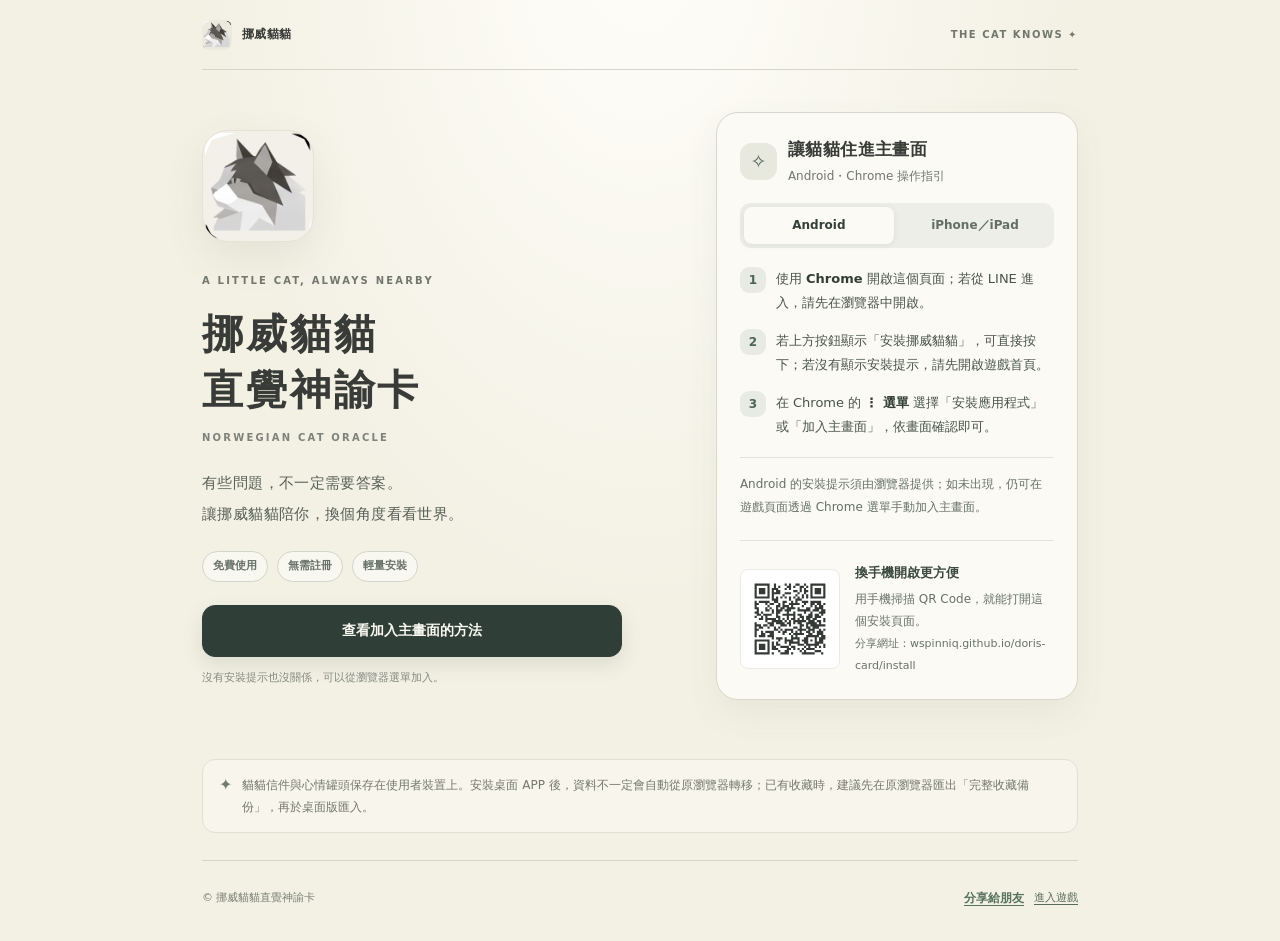
==== commit 6e6e5944: "Update install.html" ====
--- a/install.html
+++ b/install.html
@@ -136,13 +136,13 @@
         為了順利安裝，請用右上角選單改成「以 Safari／Chrome 開啟」。若找不到選項，可以複製遊戲網址到瀏覽器。
         <button id="copyGameBtn" type="button">複製遊戲網址</button>
       </div>
-      <p class="guide-note" id="guideNote">Android 的安裝提示須由瀏覽器提供。如果未出現，仍可使用 Chrome 選單手動加入主畫面。</p>
+      <p class="guide-note" id="guideNote">Android 的安裝提示須由瀏覽器提供。如果未出現，仍可透過本頁最下方的"進入遊戲"按鈕前往遊戲，並在遊戲選單手動安裝。</p>
       <div class="qr-panel" aria-label="掃描安裝頁面 QR Code"><div class="qr"><svg xmlns="http://www.w3.org/2000/svg" viewBox="0 0 41 41" role="img" aria-label="掃描 QR Code 開啟安裝頁面"><path d="M4,4h1v1h-1zM5,4h1v1h-1zM6,4h1v1h-1zM7,4h1v1h-1zM8,4h1v1h-1zM9,4h1v1h-1zM10,4h1v1h-1zM13,4h1v1h-1zM18,4h1v1h-1zM20,4h1v1h-1zM23,4h1v1h-1zM24,4h1v1h-1zM27,4h1v1h-1zM30,4h1v1h-1zM31,4h1v1h-1zM32,4h1v1h-1zM33,4h1v1h-1zM34,4h1v1h-1zM35,4h1v1h-1zM36,4h1v1h-1zM4,5h1v1h-1zM10,5h1v1h-1zM13,5h1v1h-1zM15,5h1v1h-1zM19,5h1v1h-1zM20,5h1v1h-1zM22,5h1v1h-1zM25,5h1v1h-1zM26,5h1v1h-1zM28,5h1v1h-1zM30,5h1v1h-1zM36,5h1v1h-1zM4,6h1v1h-1zM6,6h1v1h-1zM7,6h1v1h-1zM8,6h1v1h-1zM10,6h1v1h-1zM12,6h1v1h-1zM13,6h1v1h-1zM14,6h1v1h-1zM18,6h1v1h-1zM20,6h1v1h-1zM25,6h1v1h-1zM27,6h1v1h-1zM30,6h1v1h-1zM32,6h1v1h-1zM33,6h1v1h-1zM34,6h1v1h-1zM36,6h1v1h-1zM4,7h1v1h-1zM6,7h1v1h-1zM7,7h1v1h-1zM8,7h1v1h-1zM10,7h1v1h-1zM12,7h1v1h-1zM14,7h1v1h-1zM15,7h1v1h-1zM22,7h1v1h-1zM23,7h1v1h-1zM25,7h1v1h-1zM27,7h1v1h-1zM28,7h1v1h-1zM30,7h1v1h-1zM32,7h1v1h-1zM33,7h1v1h-1zM34,7h1v1h-1zM36,7h1v1h-1zM4,8h1v1h-1zM6,8h1v1h-1zM7,8h1v1h-1zM8,8h1v1h-1zM10,8h1v1h-1zM12,8h1v1h-1zM13,8h1v1h-1zM14,8h1v1h-1zM15,8h1v1h-1zM18,8h1v1h-1zM19,8h1v1h-1zM20,8h1v1h-1zM24,8h1v1h-1zM27,8h1v1h-1zM30,8h1v1h-1zM32,8h1v1h-1zM33,8h1v1h-1zM34,8h1v1h-1zM36,8h1v1h-1zM4,9h1v1h-1zM10,9h1v1h-1zM12,9h1v1h-1zM17,9h1v1h-1zM23,9h1v1h-1zM26,9h1v1h-1zM28,9h1v1h-1zM30,9h1v1h-1zM36,9h1v1h-1zM4,10h1v1h-1zM5,10h1v1h-1zM6,10h1v1h-1zM7,10h1v1h-1zM8,10h1v1h-1zM9,10h1v1h-1zM10,10h1v1h-1zM12,10h1v1h-1zM14,10h1v1h-1zM16,10h1v1h-1zM18,10h1v1h-1zM20,10h1v1h-1zM22,10h1v1h-1zM24,10h1v1h-1zM26,10h1v1h-1zM28,10h1v1h-1zM30,10h1v1h-1zM31,10h1v1h-1zM32,10h1v1h-1zM33,10h1v1h-1zM34,10h1v1h-1zM35,10h1v1h-1zM36,10h1v1h-1zM12,11h1v1h-1zM13,11h1v1h-1zM14,11h1v1h-1zM20,11h1v1h-1zM23,11h1v1h-1zM24,11h1v1h-1zM25,11h1v1h-1zM4,12h1v1h-1zM6,12h1v1h-1zM7,12h1v1h-1zM8,12h1v1h-1zM9,12h1v1h-1zM10,12h1v1h-1zM13,12h1v1h-1zM14,12h1v1h-1zM17,12h1v1h-1zM18,12h1v1h-1zM21,12h1v1h-1zM23,12h1v1h-1zM26,12h1v1h-1zM27,12h1v1h-1zM28,12h1v1h-1zM30,12h1v1h-1zM31,12h1v1h-1zM32,12h1v1h-1zM33,12h1v1h-1zM34,12h1v1h-1zM4,13h1v1h-1zM5,13h1v1h-1zM9,13h1v1h-1zM11,13h1v1h-1zM12,13h1v1h-1zM15,13h1v1h-1zM17,13h1v1h-1zM20,13h1v1h-1zM21,13h1v1h-1zM22,13h1v1h-1zM23,13h1v1h-1zM24,13h1v1h-1zM27,13h1v1h-1zM30,13h1v1h-1zM31,13h1v1h-1zM33,13h1v1h-1zM34,13h1v1h-1zM36,13h1v1h-1zM4,14h1v1h-1zM10,14h1v1h-1zM14,14h1v1h-1zM15,14h1v1h-1zM17,14h1v1h-1zM18,14h1v1h-1zM19,14h1v1h-1zM21,14h1v1h-1zM26,14h1v1h-1zM30,14h1v1h-1zM32,14h1v1h-1zM34,14h1v1h-1zM35,14h1v1h-1zM4,15h1v1h-1zM5,15h1v1h-1zM9,15h1v1h-1zM11,15h1v1h-1zM14,15h1v1h-1zM16,15h1v1h-1zM17,15h1v1h-1zM19,15h1v1h-1zM20,15h1v1h-1zM21,15h1v1h-1zM22,15h1v1h-1zM24,15h1v1h-1zM28,15h1v1h-1zM29,15h1v1h-1zM32,15h1v1h-1zM33,15h1v1h-1zM34,15h1v1h-1zM35,15h1v1h-1zM5,16h1v1h-1zM9,16h1v1h-1zM10,16h1v1h-1zM12,16h1v1h-1zM14,16h1v1h-1zM15,16h1v1h-1zM16,16h1v1h-1zM18,16h1v1h-1zM19,16h1v1h-1zM20,16h1v1h-1zM24,16h1v1h-1zM25,16h1v1h-1zM26,16h1v1h-1zM27,16h1v1h-1zM28,16h1v1h-1zM29,16h1v1h-1zM31,16h1v1h-1zM32,16h1v1h-1zM33,16h1v1h-1zM35,16h1v1h-1zM36,16h1v1h-1zM4,17h1v1h-1zM5,17h1v1h-1zM7,17h1v1h-1zM12,17h1v1h-1zM14,17h1v1h-1zM15,17h1v1h-1zM19,17h1v1h-1zM22,17h1v1h-1zM27,17h1v1h-1zM30,17h1v1h-1zM34,17h1v1h-1zM35,17h1v1h-1zM36,17h1v1h-1zM5,18h1v1h-1zM6,18h1v1h-1zM8,18h1v1h-1zM9,18h1v1h-1zM10,18h1v1h-1zM11,18h1v1h-1zM14,18h1v1h-1zM17,18h1v1h-1zM18,18h1v1h-1zM19,18h1v1h-1zM20,18h1v1h-1zM21,18h1v1h-1zM22,18h1v1h-1zM24,18h1v1h-1zM25,18h1v1h-1zM29,18h1v1h-1zM30,18h1v1h-1zM32,18h1v1h-1zM33,18h1v1h-1zM35,18h1v1h-1zM4,19h1v1h-1zM7,19h1v1h-1zM9,19h1v1h-1zM14,19h1v1h-1zM15,19h1v1h-1zM19,19h1v1h-1zM22,19h1v1h-1zM25,19h1v1h-1zM26,19h1v1h-1zM28,19h1v1h-1zM29,19h1v1h-1zM30,19h1v1h-1zM32,19h1v1h-1zM33,19h1v1h-1zM34,19h1v1h-1zM6,20h1v1h-1zM7,20h1v1h-1zM9,20h1v1h-1zM10,20h1v1h-1zM11,20h1v1h-1zM12,20h1v1h-1zM13,20h1v1h-1zM15,20h1v1h-1zM17,20h1v1h-1zM19,20h1v1h-1zM21,20h1v1h-1zM22,20h1v1h-1zM24,20h1v1h-1zM26,20h1v1h-1zM28,20h1v1h-1zM29,20h1v1h-1zM31,20h1v1h-1zM32,20h1v1h-1zM36,20h1v1h-1zM9,21h1v1h-1zM12,21h1v1h-1zM13,21h1v1h-1zM14,21h1v1h-1zM15,21h1v1h-1zM16,21h1v1h-1zM18,21h1v1h-1zM20,21h1v1h-1zM22,21h1v1h-1zM23,21h1v1h-1zM24,21h1v1h-1zM25,21h1v1h-1zM26,21h1v1h-1zM27,21h1v1h-1zM29,21h1v1h-1zM30,21h1v1h-1zM31,21h1v1h-1zM33,21h1v1h-1zM34,21h1v1h-1zM36,21h1v1h-1zM4,22h1v1h-1zM10,22h1v1h-1zM11,22h1v1h-1zM12,22h1v1h-1zM14,22h1v1h-1zM15,22h1v1h-1zM16,22h1v1h-1zM17,22h1v1h-1zM19,22h1v1h-1zM20,22h1v1h-1zM22,22h1v1h-1zM24,22h1v1h-1zM25,22h1v1h-1zM28,22h1v1h-1zM29,22h1v1h-1zM30,22h1v1h-1zM31,22h1v1h-1zM32,22h1v1h-1zM34,22h1v1h-1zM4,23h1v1h-1zM5,23h1v1h-1zM6,23h1v1h-1zM8,23h1v1h-1zM9,23h1v1h-1zM11,23h1v1h-1zM12,23h1v1h-1zM16,23h1v1h-1zM17,23h1v1h-1zM18,23h1v1h-1zM20,23h1v1h-1zM25,23h1v1h-1zM26,23h1v1h-1zM28,23h1v1h-1zM30,23h1v1h-1zM31,23h1v1h-1zM32,23h1v1h-1zM33,23h1v1h-1zM34,23h1v1h-1zM35,23h1v1h-1zM36,23h1v1h-1zM4,24h1v1h-1zM6,24h1v1h-1zM7,24h1v1h-1zM10,24h1v1h-1zM13,24h1v1h-1zM15,24h1v1h-1zM22,24h1v1h-1zM23,24h1v1h-1zM25,24h1v1h-1zM28,24h1v1h-1zM29,24h1v1h-1zM31,24h1v1h-1zM32,24h1v1h-1zM33,24h1v1h-1zM4,25h1v1h-1zM5,25h1v1h-1zM13,25h1v1h-1zM14,25h1v1h-1zM16,25h1v1h-1zM18,25h1v1h-1zM19,25h1v1h-1zM20,25h1v1h-1zM21,25h1v1h-1zM24,25h1v1h-1zM25,25h1v1h-1zM26,25h1v1h-1zM27,25h1v1h-1zM29,25h1v1h-1zM30,25h1v1h-1zM31,25h1v1h-1zM34,25h1v1h-1zM36,25h1v1h-1zM4,26h1v1h-1zM7,26h1v1h-1zM9,26h1v1h-1zM10,26h1v1h-1zM11,26h1v1h-1zM12,26h1v1h-1zM15,26h1v1h-1zM17,26h1v1h-1zM18,26h1v1h-1zM21,26h1v1h-1zM23,26h1v1h-1zM25,26h1v1h-1zM28,26h1v1h-1zM29,26h1v1h-1zM31,26h1v1h-1zM33,26h1v1h-1zM34,26h1v1h-1zM35,26h1v1h-1zM4,27h1v1h-1zM7,27h1v1h-1zM8,27h1v1h-1zM11,27h1v1h-1zM12,27h1v1h-1zM17,27h1v1h-1zM20,27h1v1h-1zM22,27h1v1h-1zM23,27h1v1h-1zM24,27h1v1h-1zM25,27h1v1h-1zM26,27h1v1h-1zM29,27h1v1h-1zM30,27h1v1h-1zM33,27h1v1h-1zM34,27h1v1h-1zM35,27h1v1h-1zM4,28h1v1h-1zM6,28h1v1h-1zM7,28h1v1h-1zM8,28h1v1h-1zM10,28h1v1h-1zM11,28h1v1h-1zM12,28h1v1h-1zM21,28h1v1h-1zM23,28h1v1h-1zM28,28h1v1h-1zM29,28h1v1h-1zM30,28h1v1h-1zM31,28h1v1h-1zM32,28h1v1h-1zM33,28h1v1h-1zM35,28h1v1h-1zM36,28h1v1h-1zM12,29h1v1h-1zM14,29h1v1h-1zM15,29h1v1h-1zM16,29h1v1h-1zM18,29h1v1h-1zM21,29h1v1h-1zM22,29h1v1h-1zM23,29h1v1h-1zM24,29h1v1h-1zM27,29h1v1h-1zM28,29h1v1h-1zM32,29h1v1h-1zM34,29h1v1h-1zM35,29h1v1h-1zM36,29h1v1h-1zM4,30h1v1h-1zM5,30h1v1h-1zM6,30h1v1h-1zM7,30h1v1h-1zM8,30h1v1h-1zM9,30h1v1h-1zM10,30h1v1h-1zM15,30h1v1h-1zM18,30h1v1h-1zM19,30h1v1h-1zM20,30h1v1h-1zM21,30h1v1h-1zM24,30h1v1h-1zM26,30h1v1h-1zM27,30h1v1h-1zM28,30h1v1h-1zM30,30h1v1h-1zM32,30h1v1h-1zM34,30h1v1h-1zM35,30h1v1h-1zM4,31h1v1h-1zM10,31h1v1h-1zM12,31h1v1h-1zM14,31h1v1h-1zM18,31h1v1h-1zM20,31h1v1h-1zM21,31h1v1h-1zM22,31h1v1h-1zM23,31h1v1h-1zM24,31h1v1h-1zM27,31h1v1h-1zM28,31h1v1h-1zM32,31h1v1h-1zM33,31h1v1h-1zM34,31h1v1h-1zM35,31h1v1h-1zM4,32h1v1h-1zM6,32h1v1h-1zM7,32h1v1h-1zM8,32h1v1h-1zM10,32h1v1h-1zM12,32h1v1h-1zM14,32h1v1h-1zM15,32h1v1h-1zM20,32h1v1h-1zM24,32h1v1h-1zM25,32h1v1h-1zM26,32h1v1h-1zM28,32h1v1h-1zM29,32h1v1h-1zM30,32h1v1h-1zM31,32h1v1h-1zM32,32h1v1h-1zM33,32h1v1h-1zM36,32h1v1h-1zM4,33h1v1h-1zM6,33h1v1h-1zM7,33h1v1h-1zM8,33h1v1h-1zM10,33h1v1h-1zM12,33h1v1h-1zM13,33h1v1h-1zM16,33h1v1h-1zM17,33h1v1h-1zM18,33h1v1h-1zM19,33h1v1h-1zM21,33h1v1h-1zM22,33h1v1h-1zM27,33h1v1h-1zM29,33h1v1h-1zM32,33h1v1h-1zM34,33h1v1h-1zM36,33h1v1h-1zM4,34h1v1h-1zM6,34h1v1h-1zM7,34h1v1h-1zM8,34h1v1h-1zM10,34h1v1h-1zM12,34h1v1h-1zM13,34h1v1h-1zM14,34h1v1h-1zM19,34h1v1h-1zM20,34h1v1h-1zM22,34h1v1h-1zM24,34h1v1h-1zM26,34h1v1h-1zM28,34h1v1h-1zM29,34h1v1h-1zM30,34h1v1h-1zM31,34h1v1h-1zM4,35h1v1h-1zM10,35h1v1h-1zM15,35h1v1h-1zM18,35h1v1h-1zM19,35h1v1h-1zM25,35h1v1h-1zM27,35h1v1h-1zM32,35h1v1h-1zM33,35h1v1h-1zM34,35h1v1h-1zM4,36h1v1h-1zM5,36h1v1h-1zM6,36h1v1h-1zM7,36h1v1h-1zM8,36h1v1h-1zM9,36h1v1h-1zM10,36h1v1h-1zM12,36h1v1h-1zM16,36h1v1h-1zM17,36h1v1h-1zM18,36h1v1h-1zM19,36h1v1h-1zM21,36h1v1h-1zM26,36h1v1h-1zM27,36h1v1h-1zM28,36h1v1h-1zM29,36h1v1h-1zM30,36h1v1h-1zM31,36h1v1h-1zM35,36h1v1h-1z" fill="#353a37"/></svg></div><div class="qr-text"><b>換手機開啟更方便</b>用手機掃描 QR Code，就能打開這個安裝頁面。<br><span style="font-size:11px">分享網址：wspinniq.github.io/doris-card/install</span></div></div>
     </section>
   </main>
   <aside class="disclaimer"><span class="icon" aria-hidden="true">✦</span><span>貓貓信件與心情罐頭保存在使用者裝置上。安裝桌面 APP 後，資料不一定會自動從原瀏覽器轉移；已有收藏時，建議先在原瀏覽器匯出「完整收藏備份」，再於桌面版匯入。</span></aside>
   <div class="divider" aria-hidden="true"></div>
-  <footer class="bottom"><span>© 挪威貓貓直覺神諭卡 · 一點溫柔的陪伴</span><div class="share-row"><button type="button" id="shareBtn" class="text-button">分享給朋友</button><a href="./">進入遊戲</a></div></footer>
+  <footer class="bottom"><span>© 挪威貓貓直覺神諭卡 </span><div class="share-row"><button type="button" id="shareBtn" class="text-button">分享給朋友</button><a href="./">進入遊戲</a></div></footer>
 </div>
 <script>
 (()=>{
